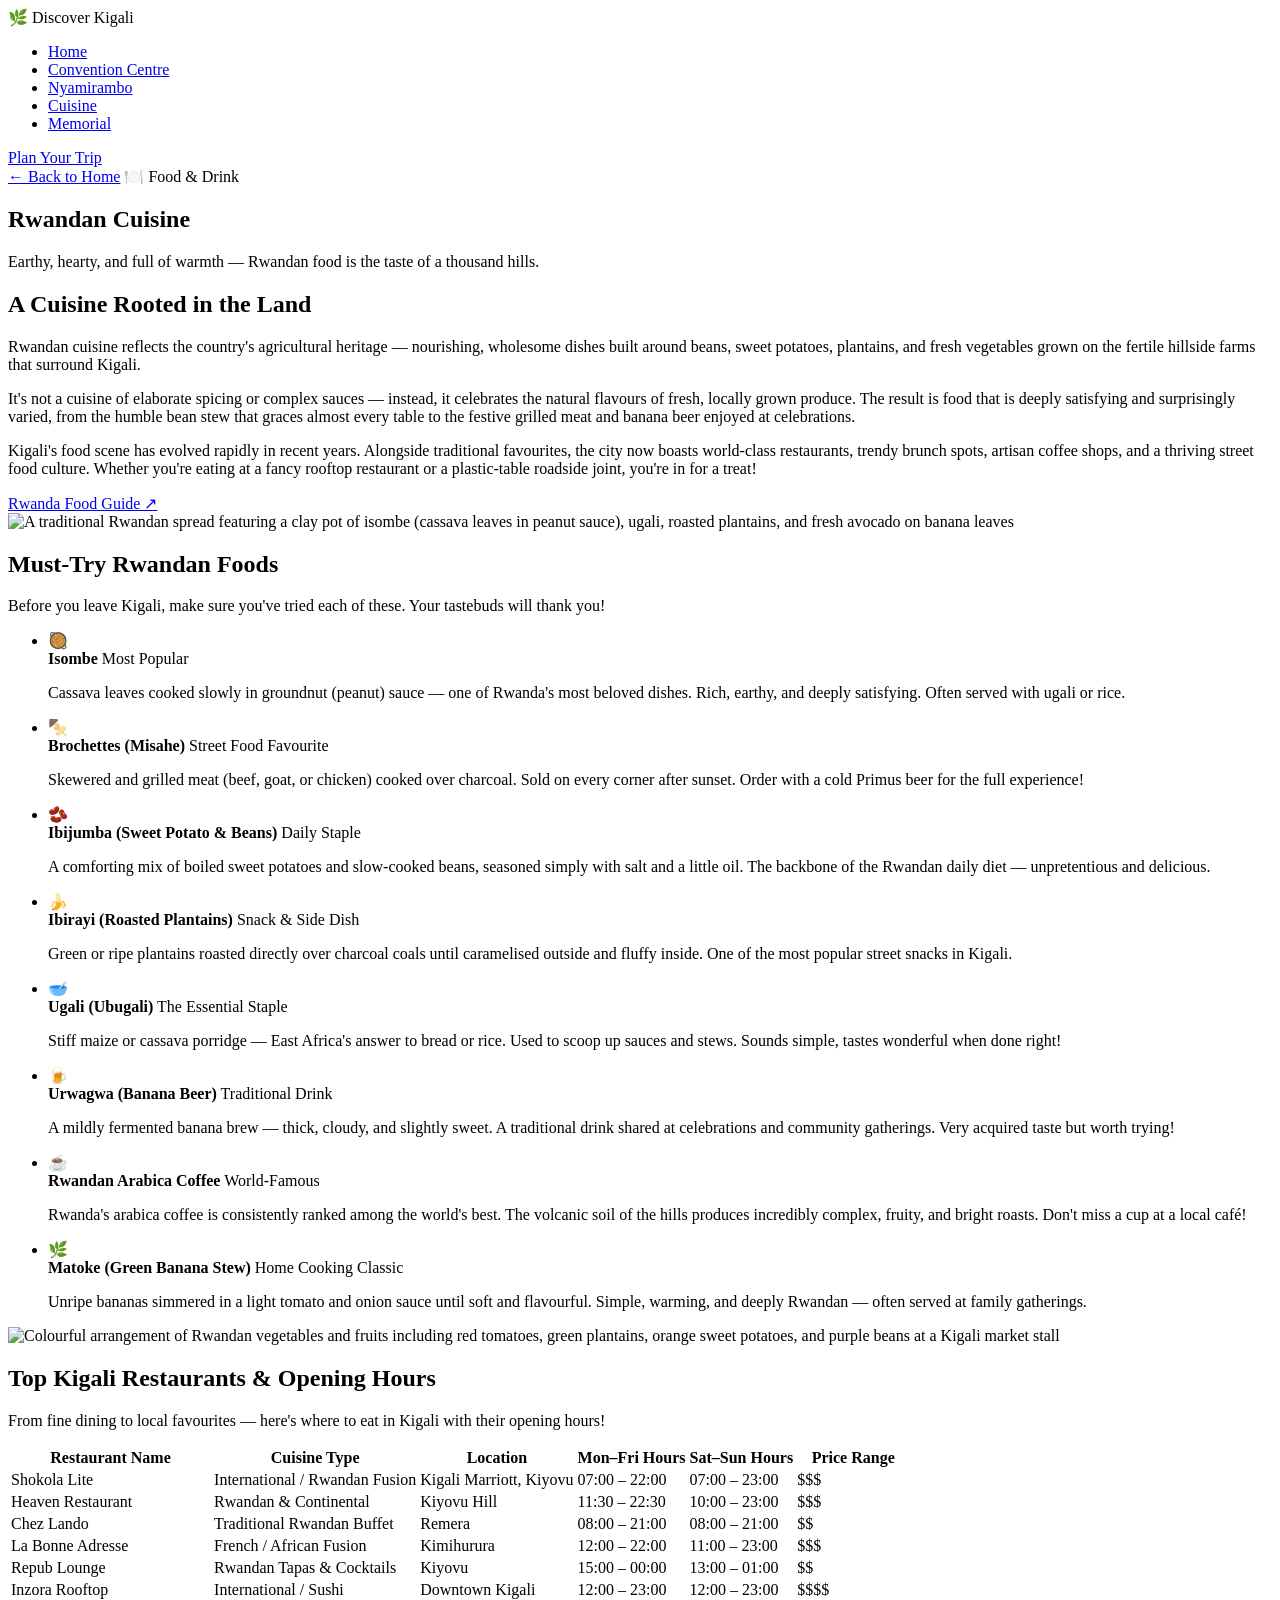
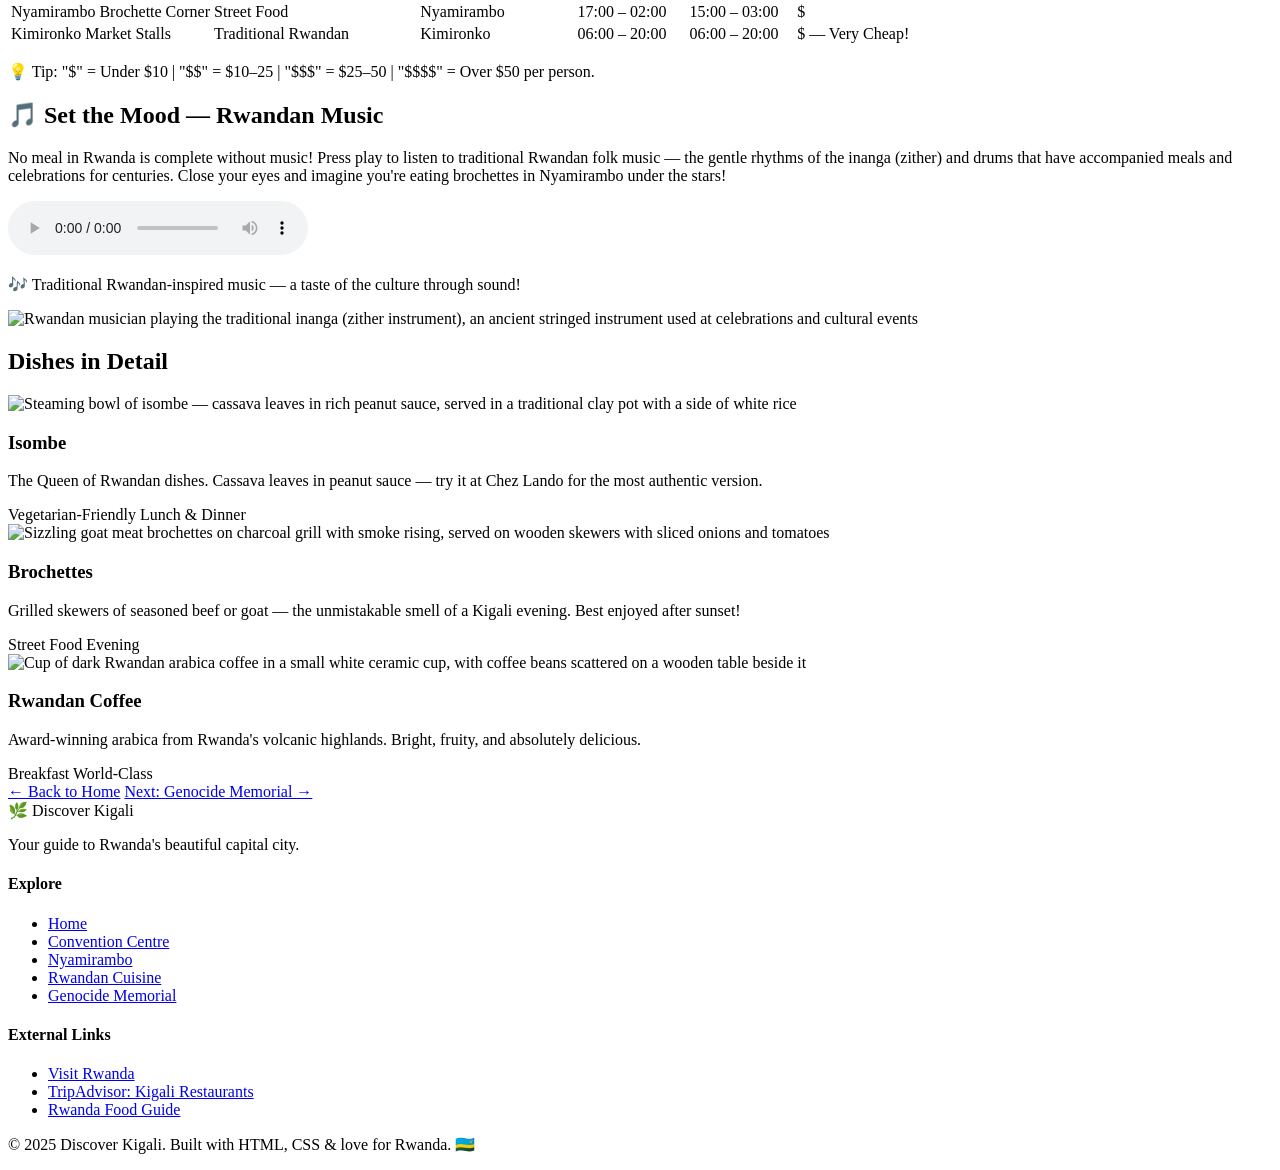
==== cuisine.html @ 4ef0b804 "Added Rwandan cuisine page (cuisine.html). The page includes a hero, intro, a must-try unordered lis" ====
<!DOCTYPE html>
<html lang="en">
<head>
  <!-- Meta tags — always at the top! -->
  <meta charset="UTF-8" />
  <meta name="viewport" content="width=device-width, initial-scale=1.0" />
  <title>Rwandan Cuisine — Discover Kigali</title>

  <!-- Same Google Font for site-wide consistency -->
  <link href="https://fonts.googleapis.com/css2?family=Outfit:wght@300;400;600;700;900&family=Playfair+Display:ital,wght@0,700;1,400&display=swap" rel="stylesheet" />

  <!-- Page-specific stylesheet for Cuisine -->
  <link rel="stylesheet" href="cuisine.css" />
</head>

<body>

  <!-- Global navbar — adding links so visitors can explore the full site! -->
  <header class="navbar">
    <div class="nav-brand">
      <span class="brand-icon">🌿</span>
      <span class="brand-name">Discover Kigali</span>
    </div>
    <nav>
      <ul class="nav-links">
        <!-- Internal link back to home — required! -->
        <li><a href="index.html">Home</a></li>
        <li><a href="kcc.html">Convention Centre</a></li>
        <li><a href="nyamirambo.html">Nyamirambo</a></li>
        <li><a href="cuisine.html" class="active">Cuisine</a></li>
        <li><a href="memorial.html">Memorial</a></li>
      </ul>
    </nav>
    <div class="nav-cta">
      <a href="index.html#contact" class="btn-nav">Plan Your Trip</a>
    </div>
  </header>

  <main>

    <!-- Hero — warm food vibes! -->
    <section class="page-hero">
      <div class="hero-overlay"></div>
      <div class="hero-content">
        <!-- Required internal link back to home! -->
        <a href="index.html" class="breadcrumb">← Back to Home</a>
        <span class="page-tag">🍽️ Food & Drink</span>
        <h1>Rwandan Cuisine</h1>
        <p>Earthy, hearty, and full of warmth — Rwandan food is the taste of a thousand hills.</p>
      </div>
    </section>

    <!-- ===== INTRO / ABOUT FOOD ===== -->
    <section class="intro-section">
      <div class="container">
        <div class="intro-grid">
          <div class="intro-text">
            <h2>A Cuisine Rooted in the Land</h2>
            <p>
              Rwandan cuisine reflects the country's agricultural heritage — nourishing, wholesome dishes built around beans, sweet potatoes, plantains, and fresh vegetables grown on the fertile hillside farms that surround Kigali.
            </p>
            <p>
              It's not a cuisine of elaborate spicing or complex sauces — instead, it celebrates the natural flavours of fresh, locally grown produce. The result is food that is deeply satisfying and surprisingly varied, from the humble bean stew that graces almost every table to the festive grilled meat and banana beer enjoyed at celebrations.
            </p>
            <p>
              Kigali's food scene has evolved rapidly in recent years. Alongside traditional favourites, the city now boasts world-class restaurants, trendy brunch spots, artisan coffee shops, and a thriving street food culture. Whether you're eating at a fancy rooftop restaurant or a plastic-table roadside joint, you're in for a treat!
            </p>
            <!-- External link to food guide -->
            <a href="https://www.visitrwanda.com/interests/food/" target="_blank" rel="noopener" class="btn-outline">Rwanda Food Guide ↗</a>
          </div>
          <div class="intro-imgs">
            <img
              src="https://picsum.photos/seed/rwandan-food1/500/380"
              alt="A traditional Rwandan spread featuring a clay pot of isombe (cassava leaves in peanut sauce), ugali, roasted plantains, and fresh avocado on banana leaves"
              class="img-main"
            />
          </div>
        </div>
      </div>
    </section>

    <!-- ===== MUST-TRY FOODS — UNORDERED LIST ===== -->
    <!-- Using <ul> because there's no ranking — all these foods are equally amazing! ✅ -->
    <section class="musttry-section">
      <div class="container">
        <h2 class="section-title">Must-Try Rwandan Foods</h2>
        <p class="section-sub">Before you leave Kigali, make sure you've tried each of these. Your tastebuds will thank you!</p>

        <!-- THE REQUIRED UNORDERED LIST! ✅ -->
        <div class="musttry-layout">
          <ul class="musttry-list">
            <li>
              <span class="food-emoji">🥘</span>
              <div class="food-info">
                <strong>Isombe</strong>
                <span class="food-tag">Most Popular</span>
                <p>Cassava leaves cooked slowly in groundnut (peanut) sauce — one of Rwanda's most beloved dishes. Rich, earthy, and deeply satisfying. Often served with ugali or rice.</p>
              </div>
            </li>
            <li>
              <span class="food-emoji">🍢</span>
              <div class="food-info">
                <strong>Brochettes (Misahe)</strong>
                <span class="food-tag">Street Food Favourite</span>
                <p>Skewered and grilled meat (beef, goat, or chicken) cooked over charcoal. Sold on every corner after sunset. Order with a cold Primus beer for the full experience!</p>
              </div>
            </li>
            <li>
              <span class="food-emoji">🫘</span>
              <div class="food-info">
                <strong>Ibijumba (Sweet Potato & Beans)</strong>
                <span class="food-tag">Daily Staple</span>
                <p>A comforting mix of boiled sweet potatoes and slow-cooked beans, seasoned simply with salt and a little oil. The backbone of the Rwandan daily diet — unpretentious and delicious.</p>
              </div>
            </li>
            <li>
              <span class="food-emoji">🍌</span>
              <div class="food-info">
                <strong>Ibirayi (Roasted Plantains)</strong>
                <span class="food-tag">Snack & Side Dish</span>
                <p>Green or ripe plantains roasted directly over charcoal coals until caramelised outside and fluffy inside. One of the most popular street snacks in Kigali.</p>
              </div>
            </li>
            <li>
              <span class="food-emoji">🥣</span>
              <div class="food-info">
                <strong>Ugali (Ubugali)</strong>
                <span class="food-tag">The Essential Staple</span>
                <p>Stiff maize or cassava porridge — East Africa's answer to bread or rice. Used to scoop up sauces and stews. Sounds simple, tastes wonderful when done right!</p>
              </div>
            </li>
            <li>
              <span class="food-emoji">🍺</span>
              <div class="food-info">
                <strong>Urwagwa (Banana Beer)</strong>
                <span class="food-tag">Traditional Drink</span>
                <p>A mildly fermented banana brew — thick, cloudy, and slightly sweet. A traditional drink shared at celebrations and community gatherings. Very acquired taste but worth trying!</p>
              </div>
            </li>
            <li>
              <span class="food-emoji">☕</span>
              <div class="food-info">
                <strong>Rwandan Arabica Coffee</strong>
                <span class="food-tag">World-Famous</span>
                <p>Rwanda's arabica coffee is consistently ranked among the world's best. The volcanic soil of the hills produces incredibly complex, fruity, and bright roasts. Don't miss a cup at a local café!</p>
              </div>
            </li>
            <li>
              <span class="food-emoji">🌿</span>
              <div class="food-info">
                <strong>Matoke (Green Banana Stew)</strong>
                <span class="food-tag">Home Cooking Classic</span>
                <p>Unripe bananas simmered in a light tomato and onion sauce until soft and flavourful. Simple, warming, and deeply Rwandan — often served at family gatherings.</p>
              </div>
            </li>
          </ul>

          <!-- Side image for visual balance -->
          <div class="musttry-img">
            <img
              src="https://picsum.photos/seed/rwandan-food2/380/520"
              alt="Colourful arrangement of Rwandan vegetables and fruits including red tomatoes, green plantains, orange sweet potatoes, and purple beans at a Kigali market stall"
            />
          </div>
        </div>
      </div>
    </section>

    <!-- ===== RESTAURANT TABLE ===== -->
    <!-- Using <table> to display restaurant info in a structured way! ✅ -->
    <section class="restaurant-section">
      <div class="container">
        <h2 class="section-title">Top Kigali Restaurants & Opening Hours</h2>
        <p class="section-sub">From fine dining to local favourites — here's where to eat in Kigali with their opening hours!</p>

        <div class="table-wrapper">
          <!-- Table with proper semantic structure using thead, tbody, th, td ✅ -->
          <table class="restaurant-table">
            <thead>
              <tr>
                <th>Restaurant Name</th>
                <th>Cuisine Type</th>
                <th>Location</th>
                <th>Mon–Fri Hours</th>
                <th>Sat–Sun Hours</th>
                <th>Price Range</th>
              </tr>
            </thead>
            <tbody>
              <tr>
                <td class="resto-name">Shokola Lite</td>
                <td>International / Rwandan Fusion</td>
                <td>Kigali Marriott, Kiyovu</td>
                <td>07:00 – 22:00</td>
                <td>07:00 – 23:00</td>
                <td>$$$</td>
              </tr>
              <tr>
                <td class="resto-name">Heaven Restaurant</td>
                <td>Rwandan & Continental</td>
                <td>Kiyovu Hill</td>
                <td>11:30 – 22:30</td>
                <td>10:00 – 23:00</td>
                <td>$$$</td>
              </tr>
              <tr>
                <td class="resto-name">Chez Lando</td>
                <td>Traditional Rwandan Buffet</td>
                <td>Remera</td>
                <td>08:00 – 21:00</td>
                <td>08:00 – 21:00</td>
                <td>$$</td>
              </tr>
              <tr>
                <td class="resto-name">La Bonne Adresse</td>
                <td>French / African Fusion</td>
                <td>Kimihurura</td>
                <td>12:00 – 22:00</td>
                <td>11:00 – 23:00</td>
                <td>$$$</td>
              </tr>
              <tr>
                <td class="resto-name">Repub Lounge</td>
                <td>Rwandan Tapas & Cocktails</td>
                <td>Kiyovu</td>
                <td>15:00 – 00:00</td>
                <td>13:00 – 01:00</td>
                <td>$$</td>
              </tr>
              <tr>
                <td class="resto-name">Inzora Rooftop</td>
                <td>International / Sushi</td>
                <td>Downtown Kigali</td>
                <td>12:00 – 23:00</td>
                <td>12:00 – 23:00</td>
                <td>$$$$</td>
              </tr>
              <tr>
                <td class="resto-name">Nyamirambo Brochette Corner</td>
                <td>Street Food</td>
                <td>Nyamirambo</td>
                <td>17:00 – 02:00</td>
                <td>15:00 – 03:00</td>
                <td>$</td>
              </tr>
              <tr class="highlight-row">
                <td class="resto-name">Kimironko Market Stalls</td>
                <td>Traditional Rwandan</td>
                <td>Kimironko</td>
                <td>06:00 – 20:00</td>
                <td>06:00 – 20:00</td>
                <td>$ — Very Cheap!</td>
              </tr>
            </tbody>
          </table>
        </div>
        <p class="table-note">💡 Tip: "$" = Under $10 | "$$" = $10–25 | "$$$" = $25–50 | "$$$$" = Over $50 per person.</p>
      </div>
    </section>

    <!-- ===== AUDIO SECTION ===== -->
    <!-- Using <audio> element — this is the required audio element! ✅ -->
    <section class="audio-section">
      <div class="container">
        <div class="audio-card">
          <div class="audio-text">
            <h2>🎵 Set the Mood — Rwandan Music</h2>
            <p>
              No meal in Rwanda is complete without music! Press play to listen to traditional Rwandan folk music —
              the gentle rhythms of the inanga (zither) and drums that have accompanied meals and celebrations for centuries.
              Close your eyes and imagine you're eating brochettes in Nyamirambo under the stars!
            </p>
            <!-- The required AUDIO element! ✅ controls attribute lets users play/pause -->
            <!-- Using a royalty-free audio file from a public source -->
            <audio controls class="audio-player">
              <source src="https://www.soundhelix.com/examples/mp3/SoundHelix-Song-1.mp3" type="audio/mpeg" />
              <!-- Fallback text if browser doesn't support audio — always good to have! -->
              Your browser does not support the audio element. Please try a different browser.
            </audio>
            <p class="audio-caption">🎶 Traditional Rwandan-inspired music — a taste of the culture through sound!</p>
          </div>
          <div class="audio-img">
            <img
              src="https://picsum.photos/seed/rwanda-music/400/300"
              alt="Rwandan musician playing the traditional inanga (zither instrument), an ancient stringed instrument used at celebrations and cultural events"
            />
          </div>
        </div>
      </div>
    </section>

    <!-- ===== FEATURED DISHES GRID ===== -->
    <section class="dishes-section">
      <div class="container">
        <h2 class="section-title">Dishes in Detail</h2>
        <!-- CSS Grid for a beautiful food card layout! -->
        <div class="dishes-grid">
          <div class="dish-card">
            <img
              src="https://picsum.photos/seed/dish-isombe/400/250"
              alt="Steaming bowl of isombe — cassava leaves in rich peanut sauce, served in a traditional clay pot with a side of white rice"
            />
            <div class="dish-info">
              <h3>Isombe</h3>
              <p>The Queen of Rwandan dishes. Cassava leaves in peanut sauce — try it at Chez Lando for the most authentic version.</p>
              <div class="dish-tags">
                <span>Vegetarian-Friendly</span>
                <span>Lunch & Dinner</span>
              </div>
            </div>
          </div>
          <div class="dish-card">
            <img
              src="https://picsum.photos/seed/dish-brochette/400/250"
              alt="Sizzling goat meat brochettes on charcoal grill with smoke rising, served on wooden skewers with sliced onions and tomatoes"
            />
            <div class="dish-info">
              <h3>Brochettes</h3>
              <p>Grilled skewers of seasoned beef or goat — the unmistakable smell of a Kigali evening. Best enjoyed after sunset!</p>
              <div class="dish-tags">
                <span>Street Food</span>
                <span>Evening</span>
              </div>
            </div>
          </div>
          <div class="dish-card">
            <img
              src="https://picsum.photos/seed/dish-coffee/400/250"
              alt="Cup of dark Rwandan arabica coffee in a small white ceramic cup, with coffee beans scattered on a wooden table beside it"
            />
            <div class="dish-info">
              <h3>Rwandan Coffee</h3>
              <p>Award-winning arabica from Rwanda's volcanic highlands. Bright, fruity, and absolutely delicious.</p>
              <div class="dish-tags">
                <span>Breakfast</span>
                <span>World-Class</span>
              </div>
            </div>
          </div>
        </div>
      </div>
    </section>

    <!-- Back navigation -->
    <div class="back-home-bar">
      <a href="index.html">← Back to Home</a>
      <a href="memorial.html">Next: Genocide Memorial →</a>
    </div>

  </main>

  <!-- Footer — same across all pages for consistency! -->
  <footer class="footer">
    <div class="container footer-inner">
      <div class="footer-brand">
        <span class="brand-icon">🌿</span>
        <span class="brand-name">Discover Kigali</span>
        <p>Your guide to Rwanda's beautiful capital city.</p>
      </div>
      <div class="footer-links">
        <h4>Explore</h4>
        <ul>
          <li><a href="index.html">Home</a></li>
          <li><a href="kcc.html">Convention Centre</a></li>
          <li><a href="nyamirambo.html">Nyamirambo</a></li>
          <li><a href="cuisine.html">Rwandan Cuisine</a></li>
          <li><a href="memorial.html">Genocide Memorial</a></li>
        </ul>
      </div>
      <div class="footer-links">
        <h4>External Links</h4>
        <ul>
          <li><a href="https://www.visitrwanda.com" target="_blank" rel="noopener">Visit Rwanda</a></li>
          <li><a href="https://www.tripadvisor.com/Restaurants-g304154-Kigali.html" target="_blank" rel="noopener">TripAdvisor: Kigali Restaurants</a></li>
          <li><a href="https://www.rwandafood.com" target="_blank" rel="noopener">Rwanda Food Guide</a></li>
        </ul>
      </div>
    </div>
    <div class="footer-bottom">
      <p>© 2025 Discover Kigali. Built with HTML, CSS & love for Rwanda. 🇷🇼</p>
    </div>
  </footer>

</body>
</html>
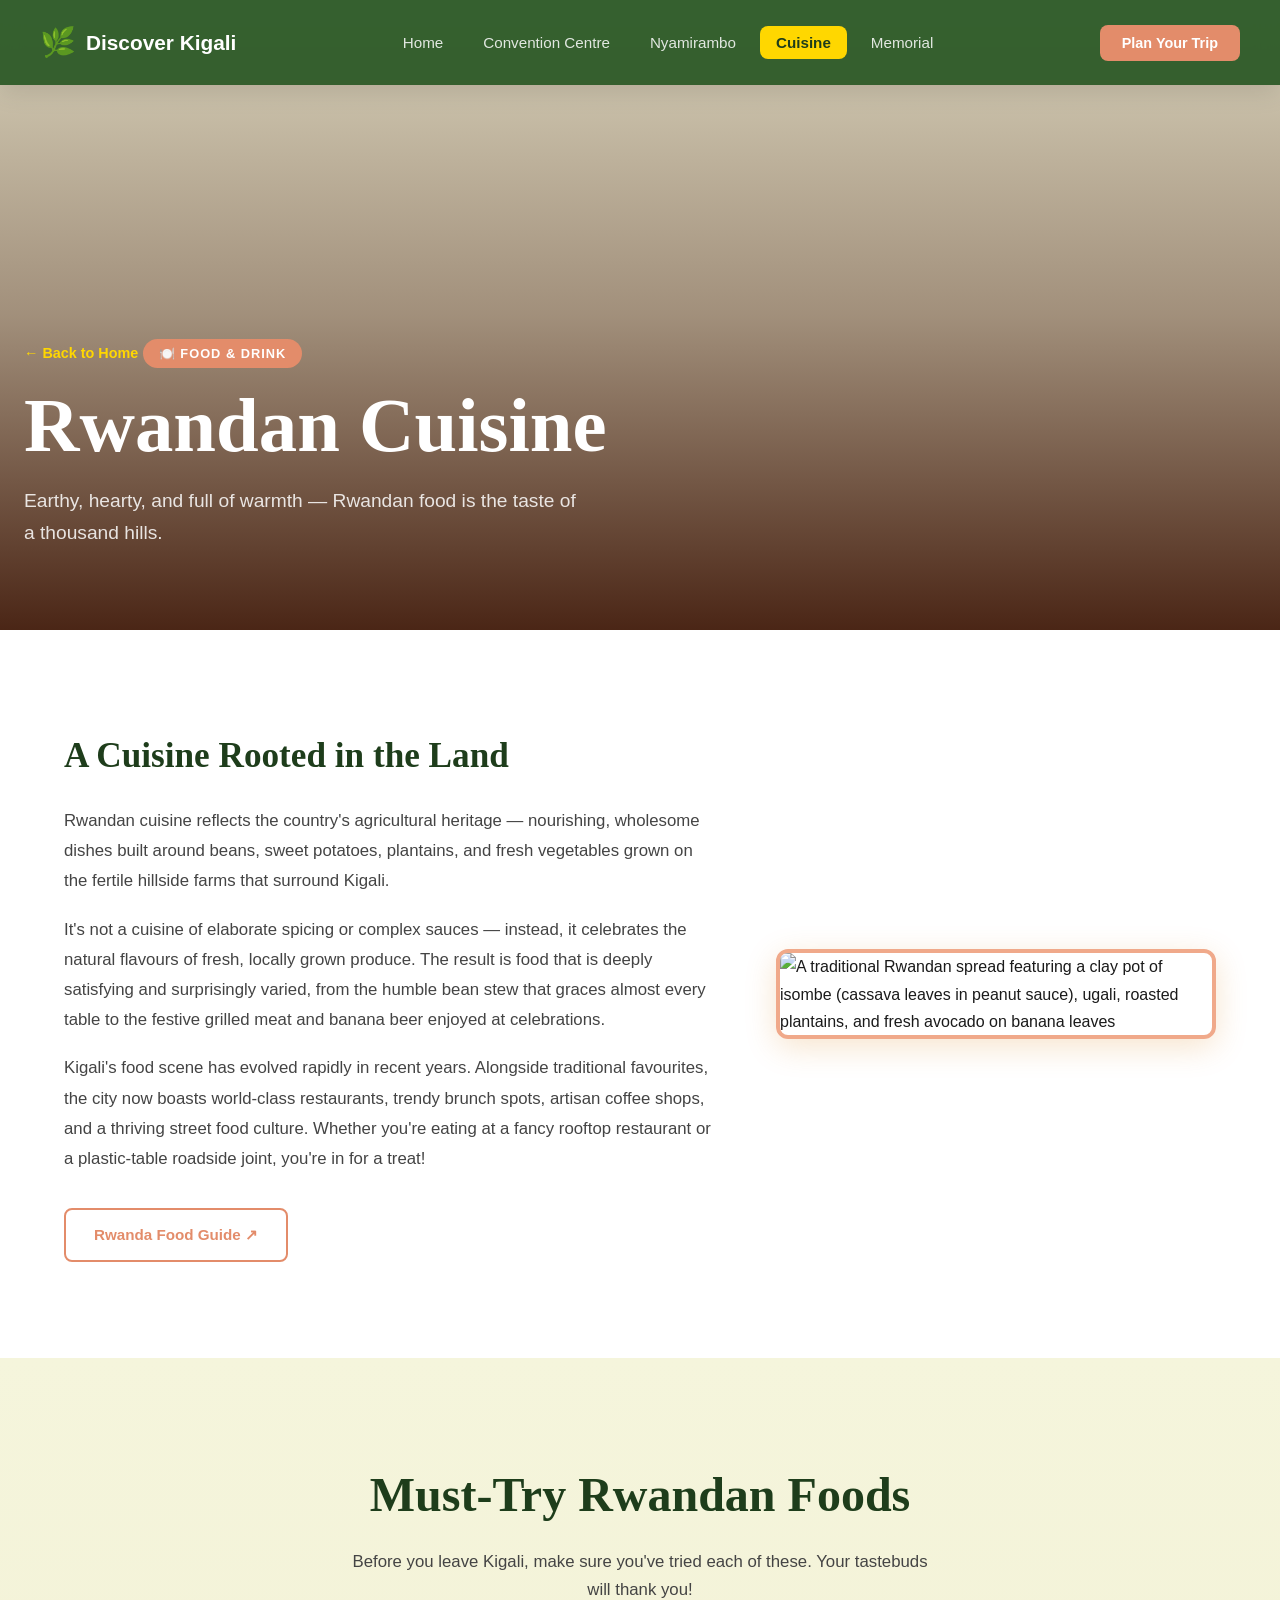
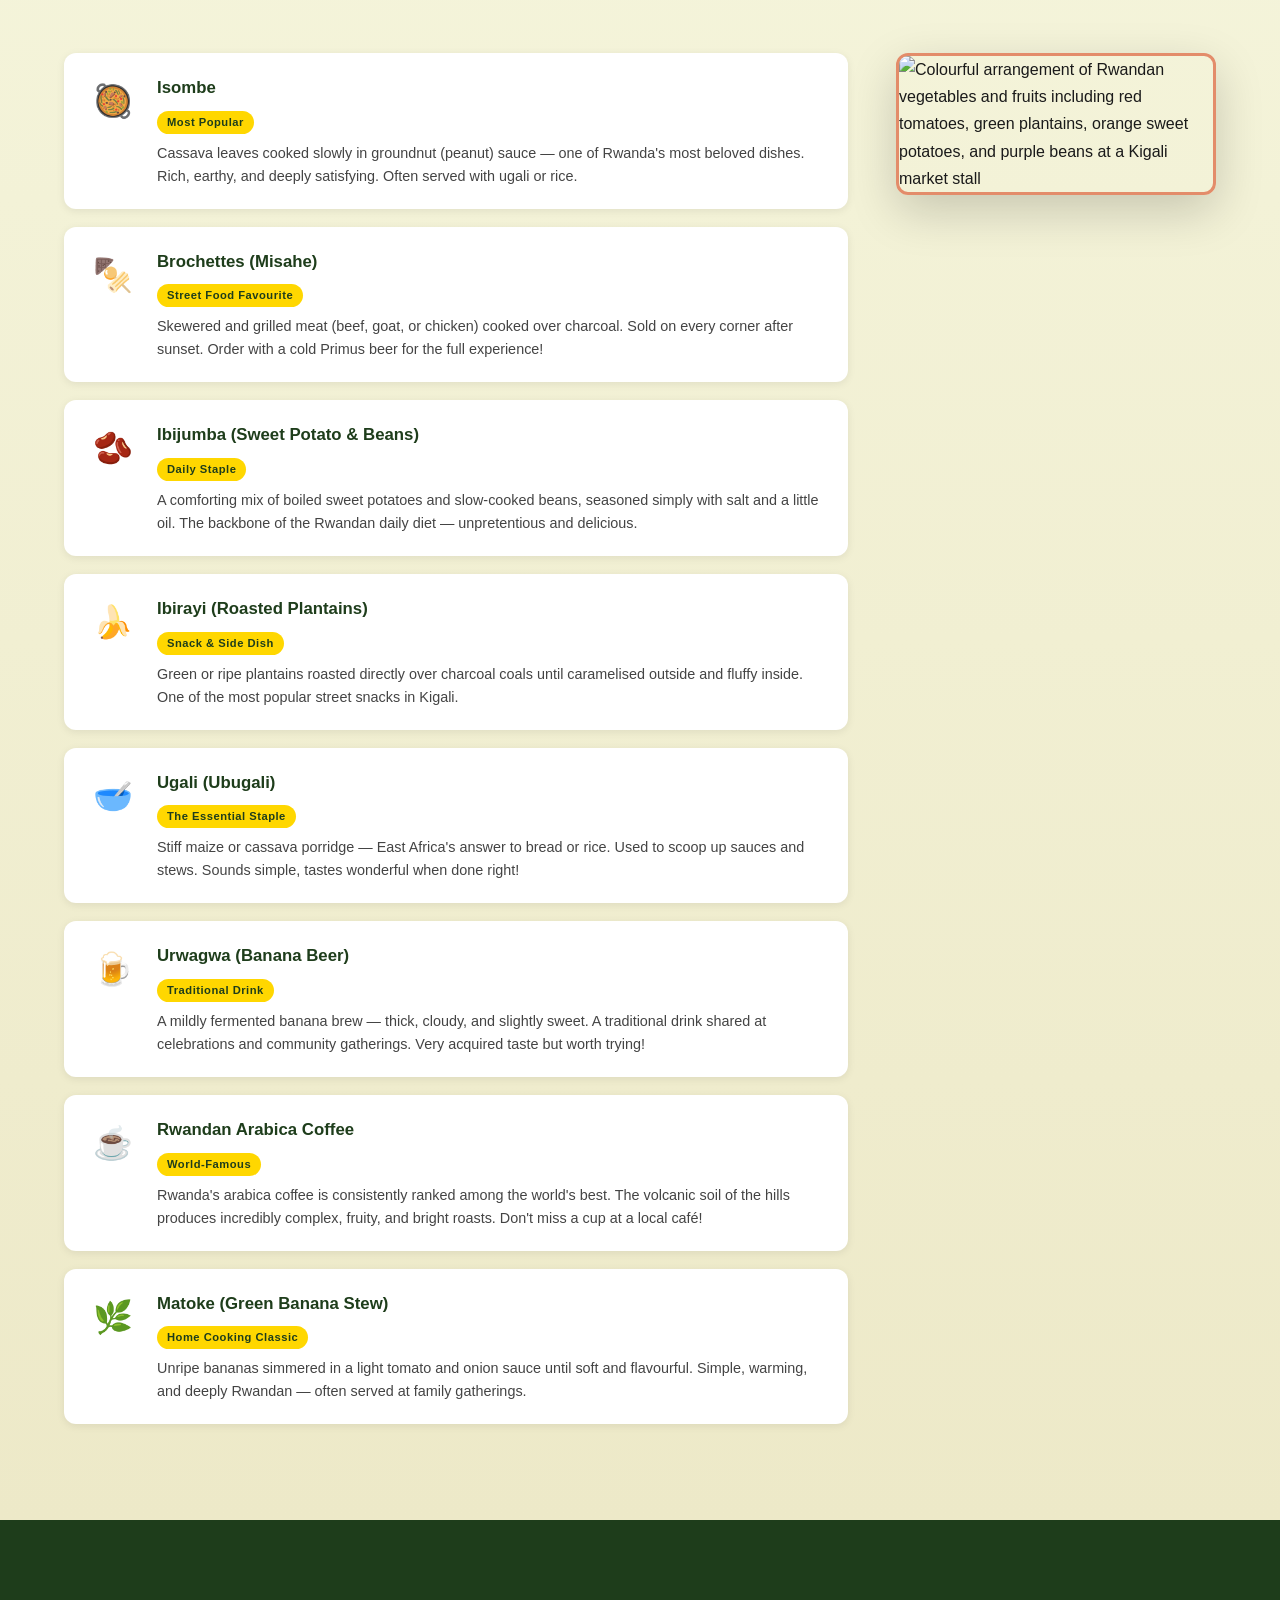
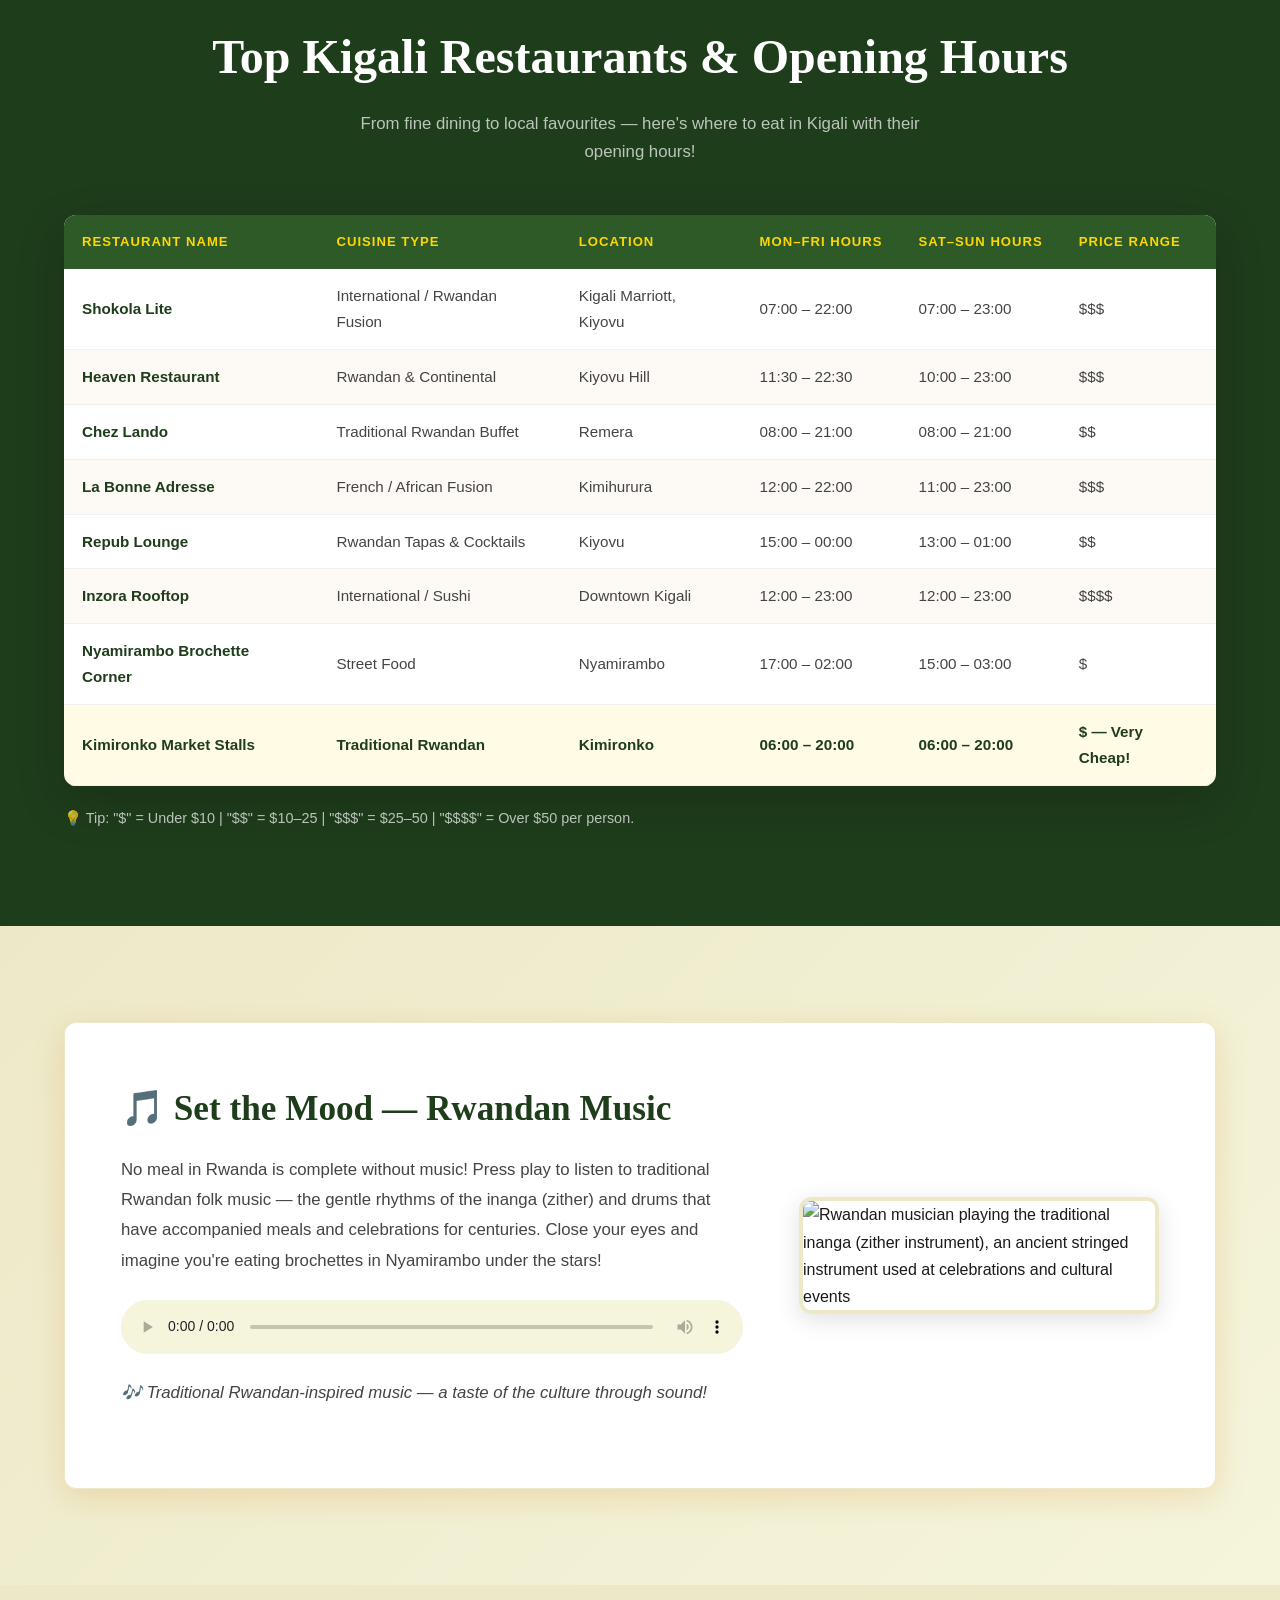
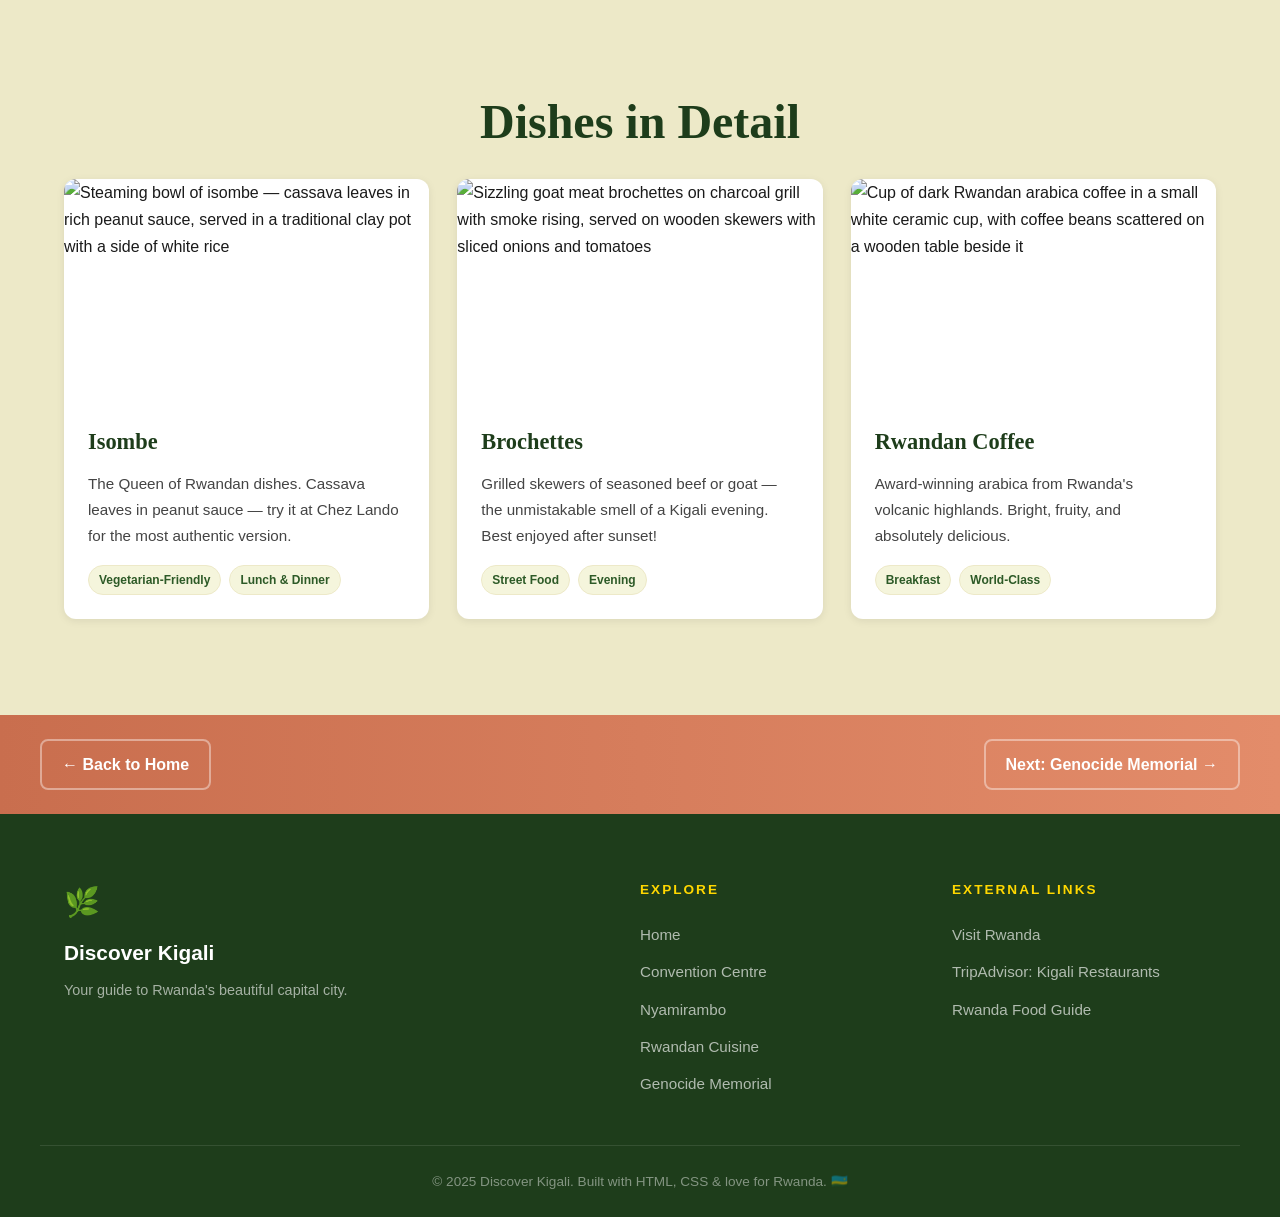
==== commit 9c60fb5d: "edited site theme, restructure pages & assets" ====
--- a/cuisine.html
+++ b/cuisine.html
@@ -70,7 +70,7 @@
           </div>
           <div class="intro-imgs">
             <img
-              src="https://picsum.photos/seed/rwandan-food1/500/380"
+              src="https://upload.wikimedia.org/wikipedia/commons/thumb/4/46/Isombe_-_Rwandan_dish.jpg/800px-Isombe_-_Rwandan_dish.jpg"
               alt="A traditional Rwandan spread featuring a clay pot of isombe (cassava leaves in peanut sauce), ugali, roasted plantains, and fresh avocado on banana leaves"
               class="img-main"
             />
@@ -158,7 +158,7 @@
           <!-- Side image for visual balance -->
           <div class="musttry-img">
             <img
-              src="https://picsum.photos/seed/rwandan-food2/380/520"
+              src="https://upload.wikimedia.org/wikipedia/commons/thumb/2/2f/Rwandan_market_vegetables.jpg/800px-Rwandan_market_vegetables.jpg"
               alt="Colourful arrangement of Rwandan vegetables and fruits including red tomatoes, green plantains, orange sweet potatoes, and purple beans at a Kigali market stall"
             />
           </div>
@@ -281,7 +281,7 @@
           </div>
           <div class="audio-img">
             <img
-              src="https://picsum.photos/seed/rwanda-music/400/300"
+              src="https://upload.wikimedia.org/wikipedia/commons/thumb/3/3e/Street_market_in_Kigali.jpg/800px-Street_market_in_Kigali.jpg"
               alt="Rwandan musician playing the traditional inanga (zither instrument), an ancient stringed instrument used at celebrations and cultural events"
             />
           </div>
@@ -297,7 +297,7 @@
         <div class="dishes-grid">
           <div class="dish-card">
             <img
-              src="https://picsum.photos/seed/dish-isombe/400/250"
+              src="https://upload.wikimedia.org/wikipedia/commons/thumb/4/46/Isombe_-_Rwandan_dish.jpg/800px-Isombe_-_Rwandan_dish.jpg"
               alt="Steaming bowl of isombe — cassava leaves in rich peanut sauce, served in a traditional clay pot with a side of white rice"
             />
             <div class="dish-info">
@@ -311,7 +311,7 @@
           </div>
           <div class="dish-card">
             <img
-              src="https://picsum.photos/seed/dish-brochette/400/250"
+              src="https://upload.wikimedia.org/wikipedia/commons/thumb/d/d6/Grilled_meat_brochettes.jpg/800px-Grilled_meat_brochettes.jpg"
               alt="Sizzling goat meat brochettes on charcoal grill with smoke rising, served on wooden skewers with sliced onions and tomatoes"
             />
             <div class="dish-info">
@@ -325,7 +325,7 @@
           </div>
           <div class="dish-card">
             <img
-              src="https://picsum.photos/seed/dish-coffee/400/250"
+              src="https://upload.wikimedia.org/wikipedia/commons/thumb/9/95/Rwandan_coffee_cups.jpg/800px-Rwandan_coffee_cups.jpg"
               alt="Cup of dark Rwandan arabica coffee in a small white ceramic cup, with coffee beans scattered on a wooden table beside it"
             />
             <div class="dish-info">
--- a/cuisine.css
+++ b/cuisine.css
@@ -0,0 +1,680 @@
+/*
+  =====================================================
+  cuisine.css — Rwandan Cuisine Page Styles
+  Project: Discover Kigali Tourism Website
+  =====================================================
+
+  Design Story:
+  Food is all about warmth, texture, and earthiness. For this
+  page, I leaned heavily into the terracotta and cream palette,
+  adding warm amber tones to make the food images really pop.
+  The restaurant table is designed to feel like a menu — clean,
+  readable, and inviting. The audio section gets a special card
+  treatment with a cosy feel, like listening to music in a
+  candlelit restaurant. 🕯️
+  — Junior Dev 🍽️
+*/
+
+/* ===== CSS VARIABLES ===== */
+:root {
+  --green: #2D5A27;
+  --green-light: #3d7a34;
+  --green-dark: #1e3d1b;
+  --terracotta: #E38C6A;
+  --terracotta-light: #f0a98a;
+  --terracotta-dark: #c96e4e;
+  --cream: #F5F5DC;
+  --cream-dark: #ede9c8;
+  --amber: #D97706;
+  --gold: #FFD700;
+  --gold-dark: #e6c200;
+  --text-dark: #1a1a1a;
+  --text-medium: #444;
+  --text-light: #777;
+  --white: #ffffff;
+  --shadow-sm: 0 2px 8px rgba(0,0,0,0.08);
+  --shadow-md: 0 6px 24px rgba(0,0,0,0.12);
+  --shadow-lg: 0 16px 48px rgba(0,0,0,0.18);
+  --shadow-warm: 0 8px 32px rgba(217, 119, 6, 0.2);
+  --radius: 12px;
+  --radius-sm: 8px;
+  --transition: all 0.3s ease;
+}
+
+/* ===== RESET ===== */
+*, *::before, *::after {
+  margin: 0;
+  padding: 0;
+  box-sizing: border-box;
+}
+
+html { scroll-behavior: smooth; }
+
+body {
+  font-family: 'Outfit', sans-serif;
+  background-color: var(--cream);
+  color: var(--text-dark);
+  line-height: 1.7;
+  overflow-x: hidden;
+}
+
+.container {
+  max-width: 1200px;
+  margin: 0 auto;
+  padding: 0 24px;
+}
+
+.section-title {
+  font-family: 'Playfair Display', serif;
+  font-size: clamp(2rem, 4vw, 3rem);
+  color: var(--green-dark);
+  text-align: center;
+  margin-bottom: 12px;
+}
+
+.section-sub {
+  text-align: center;
+  color: var(--text-medium);
+  font-size: 1.05rem;
+  max-width: 600px;
+  margin: 0 auto 48px;
+}
+
+/* ===== NAVBAR ===== */
+.navbar {
+  position: fixed;
+  top: 0;
+  left: 0;
+  right: 0;
+  z-index: 1000;
+  display: flex;
+  align-items: center;
+  justify-content: space-between;
+  padding: 18px 40px;
+  background-color: rgba(45, 90, 39, 0.95);
+  backdrop-filter: blur(10px);
+  box-shadow: var(--shadow-md);
+}
+
+.nav-brand { display: flex; align-items: center; gap: 10px; }
+.brand-icon { font-size: 1.8rem; }
+.brand-name { font-size: 1.3rem; font-weight: 700; color: var(--white); }
+
+.nav-links {
+  display: flex;
+  list-style: none;
+  gap: 8px;
+}
+
+.nav-links li a {
+  color: rgba(255,255,255,0.85);
+  text-decoration: none;
+  padding: 8px 16px;
+  border-radius: var(--radius-sm);
+  font-weight: 500;
+  font-size: 0.95rem;
+  transition: var(--transition);
+}
+
+/* Required yellow hover effect! ✅ */
+.nav-links li a:hover,
+.nav-links li a.active {
+  background-color: var(--gold);
+  color: var(--green-dark);
+  font-weight: 700;
+}
+
+.btn-nav {
+  background-color: var(--terracotta);
+  color: var(--white);
+  padding: 10px 22px;
+  border-radius: var(--radius-sm);
+  text-decoration: none;
+  font-weight: 600;
+  font-size: 0.9rem;
+  transition: var(--transition);
+}
+
+.btn-nav:hover { background-color: var(--gold); color: var(--green-dark); }
+
+/* ===== PAGE HERO — Warm food vibes! ===== */
+.page-hero {
+  min-height: 70vh;
+  position: relative;
+  background-image: url('https://picsum.photos/seed/cuisine-hero/1400/800');
+  background-size: cover;
+  background-position: center 50%;
+  display: flex;
+  align-items: flex-end;
+  padding: 0 24px 80px;
+  padding-top: 100px;
+}
+
+.hero-overlay {
+  position: absolute;
+  inset: 0;
+  background: linear-gradient(
+    to top,
+    rgba(60, 20, 5, 0.92) 0%,
+    rgba(60, 20, 5, 0.45) 50%,
+    rgba(60, 20, 5, 0.15) 100%
+  );
+}
+
+.hero-content {
+  position: relative;
+  z-index: 1;
+  max-width: 800px;
+}
+
+.breadcrumb {
+  display: inline-block;
+  color: var(--gold);
+  text-decoration: none;
+  font-size: 0.9rem;
+  font-weight: 600;
+  margin-bottom: 16px;
+  transition: var(--transition);
+}
+
+.breadcrumb:hover { color: var(--white); }
+
+.page-tag {
+  display: inline-block;
+  background: var(--terracotta);
+  color: var(--white);
+  font-size: 0.8rem;
+  font-weight: 700;
+  padding: 4px 16px;
+  border-radius: 50px;
+  letter-spacing: 1px;
+  text-transform: uppercase;
+  margin-bottom: 16px;
+}
+
+.hero-content h1 {
+  font-family: 'Playfair Display', serif;
+  font-size: clamp(3rem, 6vw, 5rem);
+  color: var(--white);
+  line-height: 1.1;
+  margin-bottom: 16px;
+}
+
+.hero-content p {
+  font-size: 1.2rem;
+  color: rgba(255,255,255,0.85);
+  max-width: 560px;
+}
+
+/* ===== INTRO SECTION ===== */
+.intro-section {
+  padding: 96px 24px;
+  background-color: var(--white);
+}
+
+.intro-grid {
+  display: flex;
+  gap: 64px;
+  align-items: center;
+}
+
+.intro-text { flex: 1; }
+
+.intro-text h2 {
+  font-family: 'Playfair Display', serif;
+  font-size: 2.2rem;
+  color: var(--green-dark);
+  margin-bottom: 20px;
+}
+
+.intro-text p {
+  color: var(--text-medium);
+  font-size: 1.05rem;
+  margin-bottom: 18px;
+  line-height: 1.8;
+}
+
+.btn-outline {
+  display: inline-block;
+  border: 2px solid var(--terracotta);
+  color: var(--terracotta);
+  padding: 12px 28px;
+  border-radius: var(--radius-sm);
+  text-decoration: none;
+  font-weight: 600;
+  font-size: 0.95rem;
+  margin-top: 16px;
+  transition: var(--transition);
+}
+
+.btn-outline:hover { background: var(--terracotta); color: var(--white); }
+
+.intro-imgs { flex: 0 0 440px; }
+
+/* Image styling with border and shadow ✅ */
+.img-main {
+  width: 100%;
+  height: 380px;
+  object-fit: cover;
+  border-radius: var(--radius);
+  box-shadow: var(--shadow-warm);
+  border: 4px solid var(--terracotta-light);
+}
+
+/* ===== MUST-TRY SECTION WITH UNORDERED LIST ===== */
+.musttry-section {
+  padding: 96px 24px;
+  background: linear-gradient(180deg, var(--cream) 0%, var(--cream-dark) 100%);
+}
+
+.musttry-layout {
+  display: flex;
+  gap: 48px;
+  align-items: flex-start;
+}
+
+/* Styled unordered list — looks like a menu! ✅ */
+.musttry-list {
+  flex: 1;
+  list-style: none;
+  display: flex;
+  flex-direction: column;
+  gap: 18px;
+}
+
+.musttry-list li {
+  display: flex;
+  gap: 20px;
+  align-items: flex-start;
+  background: var(--white);
+  padding: 20px 24px;
+  border-radius: var(--radius);
+  box-shadow: var(--shadow-sm);
+  transition: var(--transition);
+  border: 1px solid transparent;
+}
+
+.musttry-list li:hover {
+  border-color: var(--terracotta);
+  box-shadow: var(--shadow-warm);
+  transform: translateX(4px);
+}
+
+.food-emoji {
+  font-size: 2rem;
+  flex-shrink: 0;
+  width: 48px;
+  text-align: center;
+}
+
+.food-info {
+  flex: 1;
+}
+
+.food-info strong {
+  display: block;
+  font-size: 1.05rem;
+  color: var(--green-dark);
+  margin-bottom: 4px;
+}
+
+.food-tag {
+  display: inline-block;
+  background: var(--gold);
+  color: var(--green-dark);
+  font-size: 0.7rem;
+  font-weight: 700;
+  padding: 2px 10px;
+  border-radius: 50px;
+  letter-spacing: 0.5px;
+  margin-bottom: 8px;
+}
+
+.food-info p {
+  font-size: 0.9rem;
+  color: var(--text-medium);
+  line-height: 1.6;
+}
+
+/* Side image */
+.musttry-img {
+  flex: 0 0 320px;
+  position: sticky;
+  top: 100px;
+}
+
+.musttry-img img {
+  width: 100%;
+  height: 600px;
+  object-fit: cover;
+  border-radius: var(--radius);
+  box-shadow: var(--shadow-lg);
+  border: 3px solid var(--terracotta);
+}
+
+/* ===== RESTAURANT TABLE SECTION ===== */
+.restaurant-section {
+  padding: 96px 24px;
+  background-color: var(--green-dark);
+}
+
+.restaurant-section .section-title {
+  color: var(--white);
+}
+
+.restaurant-section .section-sub {
+  color: rgba(255,255,255,0.7);
+}
+
+.table-wrapper {
+  overflow-x: auto;
+  border-radius: var(--radius);
+  box-shadow: var(--shadow-lg);
+  margin-bottom: 20px;
+}
+
+/* Restaurant table styling — making it look like a real menu board! ✅ */
+.restaurant-table {
+  width: 100%;
+  border-collapse: collapse;
+  background: var(--white);
+  font-size: 0.95rem;
+}
+
+.restaurant-table thead tr {
+  background: var(--green);
+}
+
+.restaurant-table thead th {
+  padding: 16px 18px;
+  text-align: left;
+  font-size: 0.82rem;
+  font-weight: 700;
+  letter-spacing: 1px;
+  text-transform: uppercase;
+  color: var(--gold);
+  white-space: nowrap;
+}
+
+.restaurant-table tbody tr {
+  border-bottom: 1px solid #f0f0f0;
+  transition: var(--transition);
+}
+
+.restaurant-table tbody tr:nth-child(even) {
+  background: #fdf9f5;
+}
+
+.restaurant-table tbody tr:hover {
+  background: rgba(227, 140, 106, 0.12);
+}
+
+.restaurant-table tbody td {
+  padding: 14px 18px;
+  color: var(--text-medium);
+}
+
+/* Restaurant name column gets special styling */
+.resto-name {
+  font-weight: 700 !important;
+  color: var(--green-dark) !important;
+}
+
+/* Highlight row for the cheap local option! */
+.highlight-row {
+  background: rgba(255, 215, 0, 0.1) !important;
+}
+
+.highlight-row td {
+  color: var(--green-dark) !important;
+  font-weight: 600;
+}
+
+.table-note {
+  color: rgba(255,255,255,0.7);
+  font-size: 0.9rem;
+}
+
+/* ===== AUDIO SECTION ===== */
+/* Cosy card feel — like a candlelit dinner with music! */
+.audio-section {
+  padding: 96px 24px;
+  background: linear-gradient(135deg, var(--cream-dark) 0%, var(--cream) 100%);
+}
+
+.audio-card {
+  display: flex;
+  gap: 56px;
+  align-items: center;
+  background: var(--white);
+  border-radius: var(--radius);
+  padding: 56px;
+  box-shadow: var(--shadow-warm);
+  border: 1px solid var(--cream-dark);
+}
+
+.audio-text {
+  flex: 1;
+}
+
+.audio-text h2 {
+  font-family: 'Playfair Display', serif;
+  font-size: 2.2rem;
+  color: var(--green-dark);
+  margin-bottom: 16px;
+}
+
+.audio-text p {
+  color: var(--text-medium);
+  font-size: 1.05rem;
+  line-height: 1.8;
+  margin-bottom: 24px;
+}
+
+/* Styling the actual audio player element — browsers all look different, this helps! ✅ */
+.audio-player {
+  width: 100%;
+  border-radius: var(--radius-sm);
+  accent-color: var(--green); /* Changes the play button colour! */
+  margin-bottom: 16px;
+  outline: none;
+}
+
+/* Making the default audio controls look better with this wrapper trick */
+.audio-player::-webkit-media-controls-panel {
+  background-color: var(--cream);
+}
+
+.audio-caption {
+  font-size: 0.88rem;
+  color: var(--text-light);
+  font-style: italic;
+}
+
+.audio-img {
+  flex: 0 0 360px;
+}
+
+/* Image styling ✅ */
+.audio-img img {
+  width: 100%;
+  height: 280px;
+  object-fit: cover;
+  border-radius: var(--radius);
+  box-shadow: var(--shadow-md);
+  border: 4px solid var(--cream-dark);
+}
+
+/* ===== DISHES GRID ===== */
+.dishes-section {
+  padding: 96px 24px;
+  background-color: var(--cream-dark);
+}
+
+/* 3-column grid for dish cards */
+.dishes-grid {
+  display: grid;
+  grid-template-columns: repeat(3, 1fr);
+  gap: 28px;
+  margin-top: 16px;
+}
+
+.dish-card {
+  background: var(--white);
+  border-radius: var(--radius);
+  overflow: hidden;
+  box-shadow: var(--shadow-sm);
+  transition: var(--transition);
+}
+
+.dish-card:hover {
+  transform: translateY(-8px);
+  box-shadow: var(--shadow-warm);
+}
+
+.dish-card img {
+  width: 100%;
+  height: 220px;
+  object-fit: cover;
+  display: block;
+  transition: transform 0.4s ease;
+}
+
+.dish-card:hover img { transform: scale(1.05); }
+
+.dish-info {
+  padding: 24px;
+}
+
+.dish-info h3 {
+  font-family: 'Playfair Display', serif;
+  font-size: 1.4rem;
+  color: var(--green-dark);
+  margin-bottom: 10px;
+}
+
+.dish-info p {
+  color: var(--text-medium);
+  font-size: 0.95rem;
+  margin-bottom: 16px;
+}
+
+.dish-tags {
+  display: flex;
+  gap: 8px;
+  flex-wrap: wrap;
+}
+
+.dish-tags span {
+  background: var(--cream);
+  color: var(--green);
+  font-size: 0.75rem;
+  font-weight: 600;
+  padding: 4px 10px;
+  border-radius: 50px;
+  border: 1px solid var(--cream-dark);
+}
+
+/* ===== BACK HOME BAR ===== */
+.back-home-bar {
+  display: flex;
+  justify-content: space-between;
+  align-items: center;
+  padding: 24px 40px;
+  background: linear-gradient(to right, var(--terracotta-dark), var(--terracotta));
+}
+
+.back-home-bar a {
+  color: var(--white);
+  text-decoration: none;
+  font-weight: 700;
+  font-size: 1rem;
+  padding: 10px 20px;
+  border-radius: var(--radius-sm);
+  border: 2px solid rgba(255,255,255,0.4);
+  transition: var(--transition);
+}
+
+.back-home-bar a:hover {
+  background-color: var(--gold);
+  color: var(--green-dark);
+  border-color: var(--gold);
+}
+
+/* ===== FOOTER ===== */
+.footer {
+  background-color: var(--green-dark);
+  padding: 64px 40px 0;
+}
+
+.footer-inner {
+  display: grid;
+  grid-template-columns: 2fr 1fr 1fr;
+  gap: 48px;
+  padding-bottom: 48px;
+  border-bottom: 1px solid rgba(255,255,255,0.1);
+}
+
+.footer-brand .brand-name {
+  display: block;
+  font-size: 1.3rem;
+  font-weight: 700;
+  color: var(--white);
+  margin: 8px 0;
+}
+
+.footer-brand p { color: rgba(255,255,255,0.6); font-size: 0.9rem; }
+
+.footer-links h4 {
+  color: var(--gold);
+  font-size: 0.85rem;
+  font-weight: 700;
+  letter-spacing: 2px;
+  text-transform: uppercase;
+  margin-bottom: 20px;
+}
+
+.footer-links ul {
+  list-style: none;
+  display: flex;
+  flex-direction: column;
+  gap: 10px;
+}
+
+.footer-links ul a {
+  color: rgba(255,255,255,0.65);
+  text-decoration: none;
+  font-size: 0.95rem;
+  transition: var(--transition);
+}
+
+.footer-links ul a:hover { color: var(--gold); }
+
+.footer-bottom {
+  text-align: center;
+  padding: 24px;
+  color: rgba(255,255,255,0.45);
+  font-size: 0.85rem;
+}
+
+/* ===== RESPONSIVE ===== */
+@media (max-width: 900px) {
+  .navbar { padding: 16px 24px; }
+  .nav-links { display: none; }
+  .intro-grid, .musttry-layout, .audio-card {
+    flex-direction: column;
+    gap: 40px;
+  }
+  .intro-imgs, .musttry-img, .audio-img { flex: none; width: 100%; }
+  .musttry-img { position: static; }
+  .musttry-img img { height: 300px; }
+  .audio-img img { height: 220px; }
+  .audio-card { padding: 40px 24px; }
+  .dishes-grid { grid-template-columns: 1fr 1fr; }
+  .footer-inner { grid-template-columns: 1fr; gap: 32px; }
+}
+
+@media (max-width: 600px) {
+  .dishes-grid { grid-template-columns: 1fr; }
+  .back-home-bar { flex-direction: column; gap: 12px; }
+}
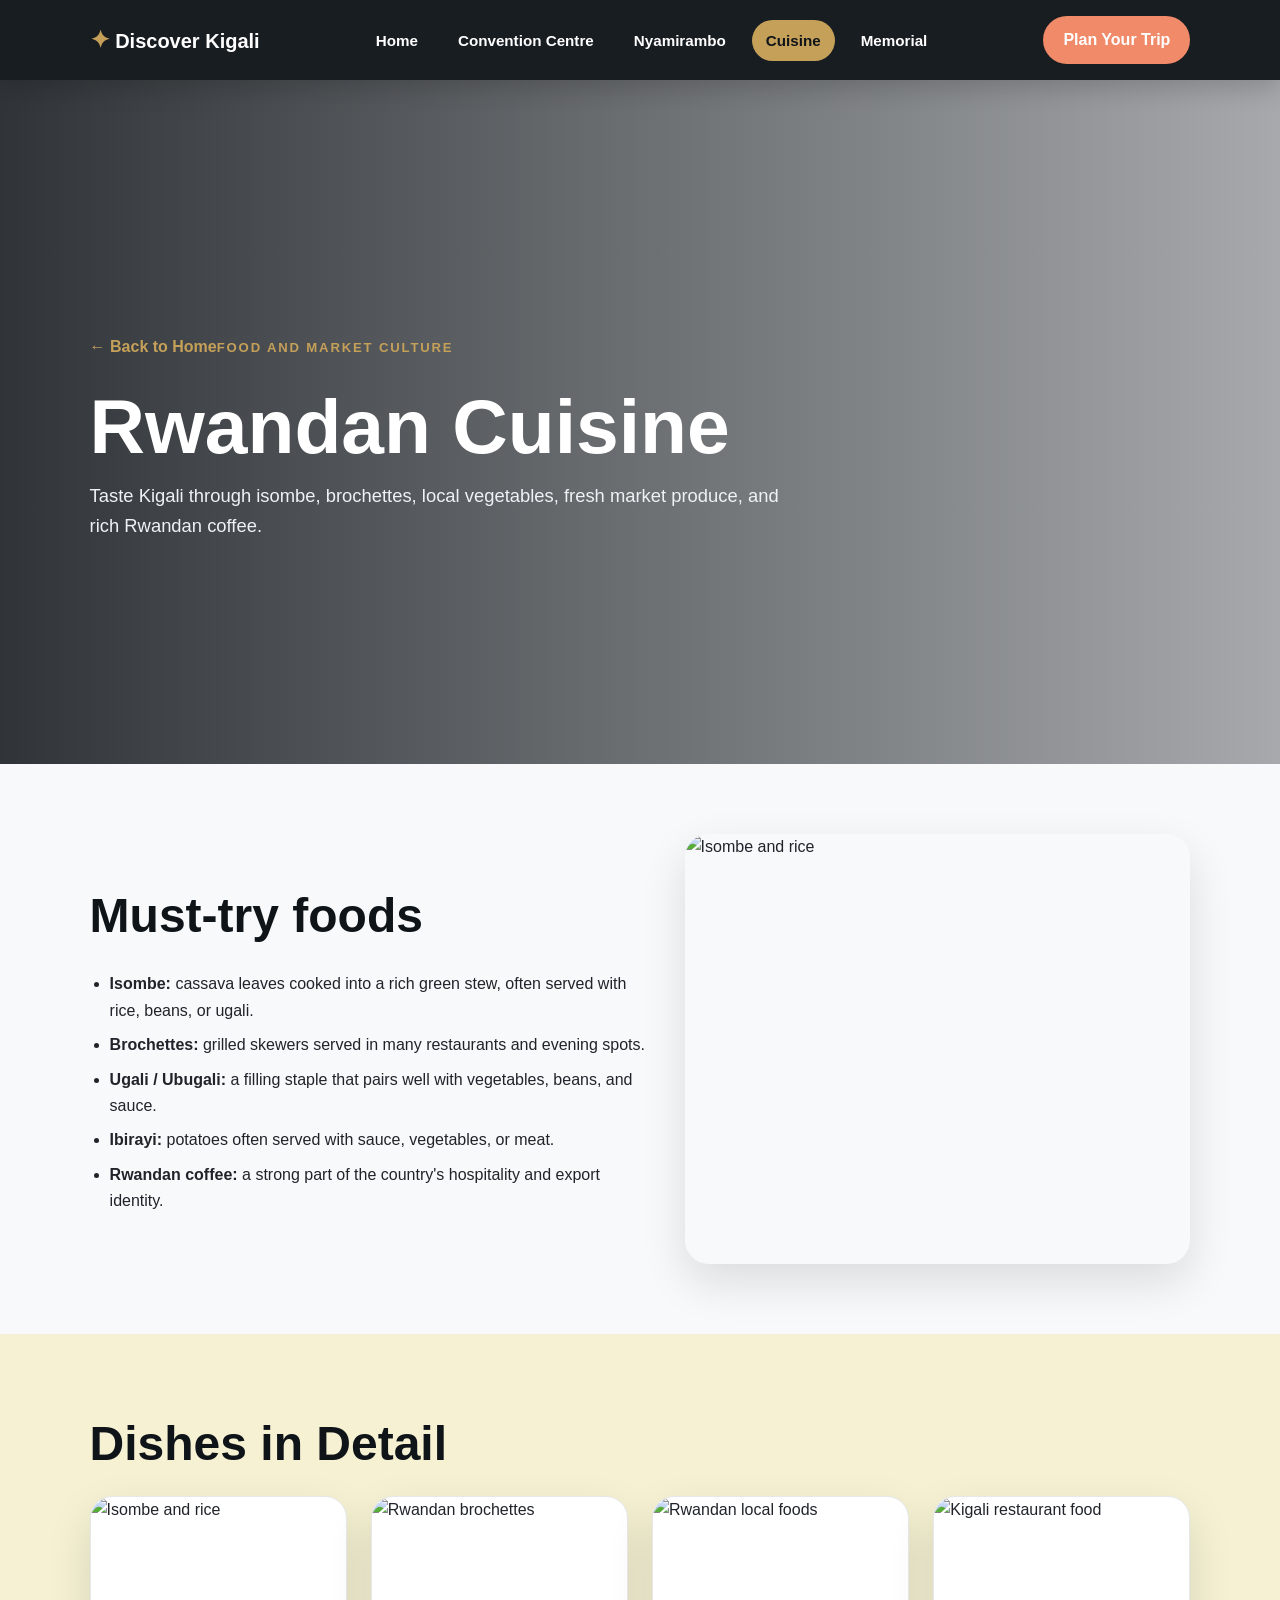
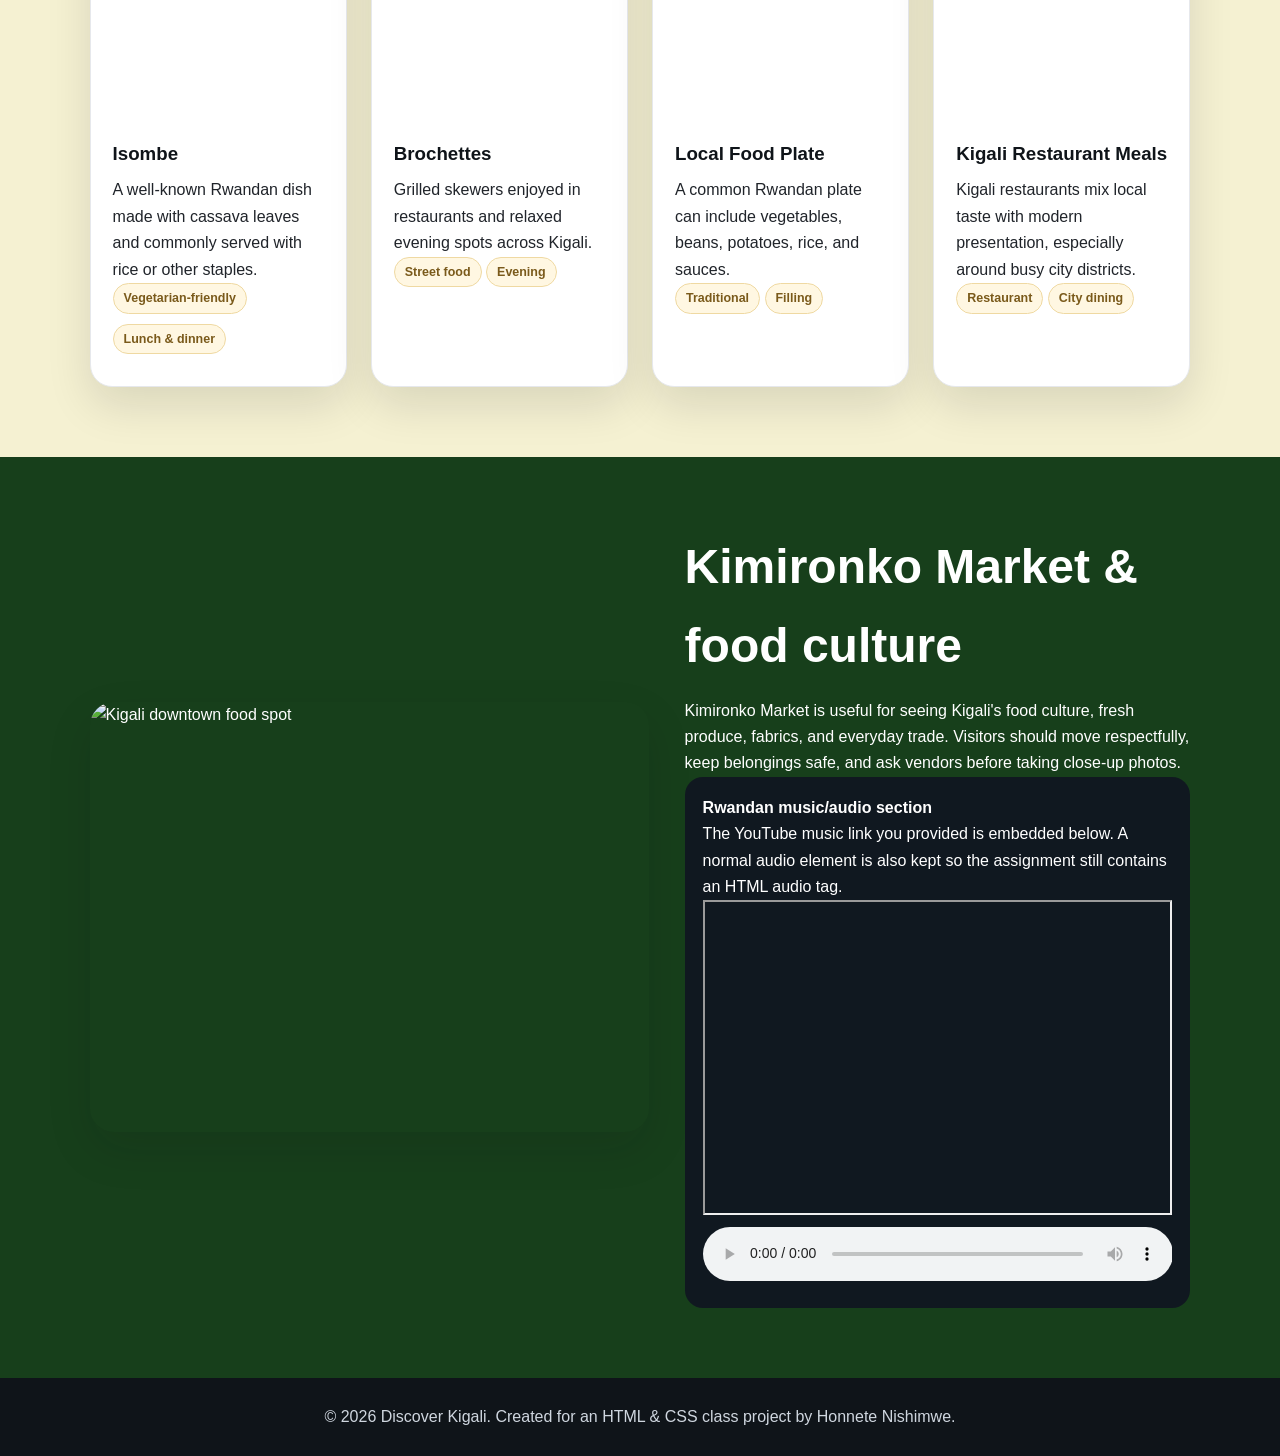
==== commit 68594ed9: "edit Cuisine page and update styles" ====
--- a/cuisine.html
+++ b/cuisine.html
@@ -1,385 +1,25 @@
 <!DOCTYPE html>
 <html lang="en">
 <head>
-  <!-- Meta tags — always at the top! -->
-  <meta charset="UTF-8" />
-  <meta name="viewport" content="width=device-width, initial-scale=1.0" />
-  <title>Rwandan Cuisine — Discover Kigali</title>
-
-  <!-- Same Google Font for site-wide consistency -->
-  <link href="https://fonts.googleapis.com/css2?family=Outfit:wght@300;400;600;700;900&family=Playfair+Display:ital,wght@0,700;1,400&display=swap" rel="stylesheet" />
-
-  <!-- Page-specific stylesheet for Cuisine -->
-  <link rel="stylesheet" href="cuisine.css" />
+  <meta charset="UTF-8">
+  <meta name="viewport" content="width=device-width, initial-scale=1.0">
+  <title>Rwandan Cuisine | Discover Kigali</title>
+  <link rel="stylesheet" href="cuisine.css">
 </head>
-
 <body>
-
-  <!-- Global navbar — adding links so visitors can explore the full site! -->
-  <header class="navbar">
-    <div class="nav-brand">
-      <span class="brand-icon">🌿</span>
-      <span class="brand-name">Discover Kigali</span>
-    </div>
-    <nav>
-      <ul class="nav-links">
-        <!-- Internal link back to home — required! -->
-        <li><a href="index.html">Home</a></li>
-        <li><a href="kcc.html">Convention Centre</a></li>
-        <li><a href="nyamirambo.html">Nyamirambo</a></li>
-        <li><a href="cuisine.html" class="active">Cuisine</a></li>
-        <li><a href="memorial.html">Memorial</a></li>
-      </ul>
-    </nav>
-    <div class="nav-cta">
-      <a href="index.html#contact" class="btn-nav">Plan Your Trip</a>
-    </div>
-  </header>
-
-  <main>
-
-    <!-- Hero — warm food vibes! -->
-    <section class="page-hero">
-      <div class="hero-overlay"></div>
-      <div class="hero-content">
-        <!-- Required internal link back to home! -->
-        <a href="index.html" class="breadcrumb">← Back to Home</a>
-        <span class="page-tag">🍽️ Food & Drink</span>
-        <h1>Rwandan Cuisine</h1>
-        <p>Earthy, hearty, and full of warmth — Rwandan food is the taste of a thousand hills.</p>
-      </div>
-    </section>
-
-    <!-- ===== INTRO / ABOUT FOOD ===== -->
-    <section class="intro-section">
-      <div class="container">
-        <div class="intro-grid">
-          <div class="intro-text">
-            <h2>A Cuisine Rooted in the Land</h2>
-            <p>
-              Rwandan cuisine reflects the country's agricultural heritage — nourishing, wholesome dishes built around beans, sweet potatoes, plantains, and fresh vegetables grown on the fertile hillside farms that surround Kigali.
-            </p>
-            <p>
-              It's not a cuisine of elaborate spicing or complex sauces — instead, it celebrates the natural flavours of fresh, locally grown produce. The result is food that is deeply satisfying and surprisingly varied, from the humble bean stew that graces almost every table to the festive grilled meat and banana beer enjoyed at celebrations.
-            </p>
-            <p>
-              Kigali's food scene has evolved rapidly in recent years. Alongside traditional favourites, the city now boasts world-class restaurants, trendy brunch spots, artisan coffee shops, and a thriving street food culture. Whether you're eating at a fancy rooftop restaurant or a plastic-table roadside joint, you're in for a treat!
-            </p>
-            <!-- External link to food guide -->
-            <a href="https://www.visitrwanda.com/interests/food/" target="_blank" rel="noopener" class="btn-outline">Rwanda Food Guide ↗</a>
-          </div>
-          <div class="intro-imgs">
-            <img
-              src="https://upload.wikimedia.org/wikipedia/commons/thumb/4/46/Isombe_-_Rwandan_dish.jpg/800px-Isombe_-_Rwandan_dish.jpg"
-              alt="A traditional Rwandan spread featuring a clay pot of isombe (cassava leaves in peanut sauce), ugali, roasted plantains, and fresh avocado on banana leaves"
-              class="img-main"
-            />
-          </div>
-        </div>
-      </div>
-    </section>
-
-    <!-- ===== MUST-TRY FOODS — UNORDERED LIST ===== -->
-    <!-- Using <ul> because there's no ranking — all these foods are equally amazing! ✅ -->
-    <section class="musttry-section">
-      <div class="container">
-        <h2 class="section-title">Must-Try Rwandan Foods</h2>
-        <p class="section-sub">Before you leave Kigali, make sure you've tried each of these. Your tastebuds will thank you!</p>
-
-        <!-- THE REQUIRED UNORDERED LIST! ✅ -->
-        <div class="musttry-layout">
-          <ul class="musttry-list">
-            <li>
-              <span class="food-emoji">🥘</span>
-              <div class="food-info">
-                <strong>Isombe</strong>
-                <span class="food-tag">Most Popular</span>
-                <p>Cassava leaves cooked slowly in groundnut (peanut) sauce — one of Rwanda's most beloved dishes. Rich, earthy, and deeply satisfying. Often served with ugali or rice.</p>
-              </div>
-            </li>
-            <li>
-              <span class="food-emoji">🍢</span>
-              <div class="food-info">
-                <strong>Brochettes (Misahe)</strong>
-                <span class="food-tag">Street Food Favourite</span>
-                <p>Skewered and grilled meat (beef, goat, or chicken) cooked over charcoal. Sold on every corner after sunset. Order with a cold Primus beer for the full experience!</p>
-              </div>
-            </li>
-            <li>
-              <span class="food-emoji">🫘</span>
-              <div class="food-info">
-                <strong>Ibijumba (Sweet Potato & Beans)</strong>
-                <span class="food-tag">Daily Staple</span>
-                <p>A comforting mix of boiled sweet potatoes and slow-cooked beans, seasoned simply with salt and a little oil. The backbone of the Rwandan daily diet — unpretentious and delicious.</p>
-              </div>
-            </li>
-            <li>
-              <span class="food-emoji">🍌</span>
-              <div class="food-info">
-                <strong>Ibirayi (Roasted Plantains)</strong>
-                <span class="food-tag">Snack & Side Dish</span>
-                <p>Green or ripe plantains roasted directly over charcoal coals until caramelised outside and fluffy inside. One of the most popular street snacks in Kigali.</p>
-              </div>
-            </li>
-            <li>
-              <span class="food-emoji">🥣</span>
-              <div class="food-info">
-                <strong>Ugali (Ubugali)</strong>
-                <span class="food-tag">The Essential Staple</span>
-                <p>Stiff maize or cassava porridge — East Africa's answer to bread or rice. Used to scoop up sauces and stews. Sounds simple, tastes wonderful when done right!</p>
-              </div>
-            </li>
-            <li>
-              <span class="food-emoji">🍺</span>
-              <div class="food-info">
-                <strong>Urwagwa (Banana Beer)</strong>
-                <span class="food-tag">Traditional Drink</span>
-                <p>A mildly fermented banana brew — thick, cloudy, and slightly sweet. A traditional drink shared at celebrations and community gatherings. Very acquired taste but worth trying!</p>
-              </div>
-            </li>
-            <li>
-              <span class="food-emoji">☕</span>
-              <div class="food-info">
-                <strong>Rwandan Arabica Coffee</strong>
-                <span class="food-tag">World-Famous</span>
-                <p>Rwanda's arabica coffee is consistently ranked among the world's best. The volcanic soil of the hills produces incredibly complex, fruity, and bright roasts. Don't miss a cup at a local café!</p>
-              </div>
-            </li>
-            <li>
-              <span class="food-emoji">🌿</span>
-              <div class="food-info">
-                <strong>Matoke (Green Banana Stew)</strong>
-                <span class="food-tag">Home Cooking Classic</span>
-                <p>Unripe bananas simmered in a light tomato and onion sauce until soft and flavourful. Simple, warming, and deeply Rwandan — often served at family gatherings.</p>
-              </div>
-            </li>
-          </ul>
-
-          <!-- Side image for visual balance -->
-          <div class="musttry-img">
-            <img
-              src="https://upload.wikimedia.org/wikipedia/commons/thumb/2/2f/Rwandan_market_vegetables.jpg/800px-Rwandan_market_vegetables.jpg"
-              alt="Colourful arrangement of Rwandan vegetables and fruits including red tomatoes, green plantains, orange sweet potatoes, and purple beans at a Kigali market stall"
-            />
-          </div>
-        </div>
-      </div>
-    </section>
-
-    <!-- ===== RESTAURANT TABLE ===== -->
-    <!-- Using <table> to display restaurant info in a structured way! ✅ -->
-    <section class="restaurant-section">
-      <div class="container">
-        <h2 class="section-title">Top Kigali Restaurants & Opening Hours</h2>
-        <p class="section-sub">From fine dining to local favourites — here's where to eat in Kigali with their opening hours!</p>
-
-        <div class="table-wrapper">
-          <!-- Table with proper semantic structure using thead, tbody, th, td ✅ -->
-          <table class="restaurant-table">
-            <thead>
-              <tr>
-                <th>Restaurant Name</th>
-                <th>Cuisine Type</th>
-                <th>Location</th>
-                <th>Mon–Fri Hours</th>
-                <th>Sat–Sun Hours</th>
-                <th>Price Range</th>
-              </tr>
-            </thead>
-            <tbody>
-              <tr>
-                <td class="resto-name">Shokola Lite</td>
-                <td>International / Rwandan Fusion</td>
-                <td>Kigali Marriott, Kiyovu</td>
-                <td>07:00 – 22:00</td>
-                <td>07:00 – 23:00</td>
-                <td>$$$</td>
-              </tr>
-              <tr>
-                <td class="resto-name">Heaven Restaurant</td>
-                <td>Rwandan & Continental</td>
-                <td>Kiyovu Hill</td>
-                <td>11:30 – 22:30</td>
-                <td>10:00 – 23:00</td>
-                <td>$$$</td>
-              </tr>
-              <tr>
-                <td class="resto-name">Chez Lando</td>
-                <td>Traditional Rwandan Buffet</td>
-                <td>Remera</td>
-                <td>08:00 – 21:00</td>
-                <td>08:00 – 21:00</td>
-                <td>$$</td>
-              </tr>
-              <tr>
-                <td class="resto-name">La Bonne Adresse</td>
-                <td>French / African Fusion</td>
-                <td>Kimihurura</td>
-                <td>12:00 – 22:00</td>
-                <td>11:00 – 23:00</td>
-                <td>$$$</td>
-              </tr>
-              <tr>
-                <td class="resto-name">Repub Lounge</td>
-                <td>Rwandan Tapas & Cocktails</td>
-                <td>Kiyovu</td>
-                <td>15:00 – 00:00</td>
-                <td>13:00 – 01:00</td>
-                <td>$$</td>
-              </tr>
-              <tr>
-                <td class="resto-name">Inzora Rooftop</td>
-                <td>International / Sushi</td>
-                <td>Downtown Kigali</td>
-                <td>12:00 – 23:00</td>
-                <td>12:00 – 23:00</td>
-                <td>$$$$</td>
-              </tr>
-              <tr>
-                <td class="resto-name">Nyamirambo Brochette Corner</td>
-                <td>Street Food</td>
-                <td>Nyamirambo</td>
-                <td>17:00 – 02:00</td>
-                <td>15:00 – 03:00</td>
-                <td>$</td>
-              </tr>
-              <tr class="highlight-row">
-                <td class="resto-name">Kimironko Market Stalls</td>
-                <td>Traditional Rwandan</td>
-                <td>Kimironko</td>
-                <td>06:00 – 20:00</td>
-                <td>06:00 – 20:00</td>
-                <td>$ — Very Cheap!</td>
-              </tr>
-            </tbody>
-          </table>
-        </div>
-        <p class="table-note">💡 Tip: "$" = Under $10 | "$$" = $10–25 | "$$$" = $25–50 | "$$$$" = Over $50 per person.</p>
-      </div>
-    </section>
-
-    <!-- ===== AUDIO SECTION ===== -->
-    <!-- Using <audio> element — this is the required audio element! ✅ -->
-    <section class="audio-section">
-      <div class="container">
-        <div class="audio-card">
-          <div class="audio-text">
-            <h2>🎵 Set the Mood — Rwandan Music</h2>
-            <p>
-              No meal in Rwanda is complete without music! Press play to listen to traditional Rwandan folk music —
-              the gentle rhythms of the inanga (zither) and drums that have accompanied meals and celebrations for centuries.
-              Close your eyes and imagine you're eating brochettes in Nyamirambo under the stars!
-            </p>
-            <!-- The required AUDIO element! ✅ controls attribute lets users play/pause -->
-            <!-- Using a royalty-free audio file from a public source -->
-            <audio controls class="audio-player">
-              <source src="https://www.soundhelix.com/examples/mp3/SoundHelix-Song-1.mp3" type="audio/mpeg" />
-              <!-- Fallback text if browser doesn't support audio — always good to have! -->
-              Your browser does not support the audio element. Please try a different browser.
-            </audio>
-            <p class="audio-caption">🎶 Traditional Rwandan-inspired music — a taste of the culture through sound!</p>
-          </div>
-          <div class="audio-img">
-            <img
-              src="https://upload.wikimedia.org/wikipedia/commons/thumb/3/3e/Street_market_in_Kigali.jpg/800px-Street_market_in_Kigali.jpg"
-              alt="Rwandan musician playing the traditional inanga (zither instrument), an ancient stringed instrument used at celebrations and cultural events"
-            />
-          </div>
-        </div>
-      </div>
-    </section>
-
-    <!-- ===== FEATURED DISHES GRID ===== -->
-    <section class="dishes-section">
-      <div class="container">
-        <h2 class="section-title">Dishes in Detail</h2>
-        <!-- CSS Grid for a beautiful food card layout! -->
-        <div class="dishes-grid">
-          <div class="dish-card">
-            <img
-              src="https://upload.wikimedia.org/wikipedia/commons/thumb/4/46/Isombe_-_Rwandan_dish.jpg/800px-Isombe_-_Rwandan_dish.jpg"
-              alt="Steaming bowl of isombe — cassava leaves in rich peanut sauce, served in a traditional clay pot with a side of white rice"
-            />
-            <div class="dish-info">
-              <h3>Isombe</h3>
-              <p>The Queen of Rwandan dishes. Cassava leaves in peanut sauce — try it at Chez Lando for the most authentic version.</p>
-              <div class="dish-tags">
-                <span>Vegetarian-Friendly</span>
-                <span>Lunch & Dinner</span>
-              </div>
-            </div>
-          </div>
-          <div class="dish-card">
-            <img
-              src="https://upload.wikimedia.org/wikipedia/commons/thumb/d/d6/Grilled_meat_brochettes.jpg/800px-Grilled_meat_brochettes.jpg"
-              alt="Sizzling goat meat brochettes on charcoal grill with smoke rising, served on wooden skewers with sliced onions and tomatoes"
-            />
-            <div class="dish-info">
-              <h3>Brochettes</h3>
-              <p>Grilled skewers of seasoned beef or goat — the unmistakable smell of a Kigali evening. Best enjoyed after sunset!</p>
-              <div class="dish-tags">
-                <span>Street Food</span>
-                <span>Evening</span>
-              </div>
-            </div>
-          </div>
-          <div class="dish-card">
-            <img
-              src="https://upload.wikimedia.org/wikipedia/commons/thumb/9/95/Rwandan_coffee_cups.jpg/800px-Rwandan_coffee_cups.jpg"
-              alt="Cup of dark Rwandan arabica coffee in a small white ceramic cup, with coffee beans scattered on a wooden table beside it"
-            />
-            <div class="dish-info">
-              <h3>Rwandan Coffee</h3>
-              <p>Award-winning arabica from Rwanda's volcanic highlands. Bright, fruity, and absolutely delicious.</p>
-              <div class="dish-tags">
-                <span>Breakfast</span>
-                <span>World-Class</span>
-              </div>
-            </div>
-          </div>
-        </div>
-      </div>
-    </section>
-
-    <!-- Back navigation -->
-    <div class="back-home-bar">
-      <a href="index.html">← Back to Home</a>
-      <a href="memorial.html">Next: Genocide Memorial →</a>
-    </div>
-
-  </main>
-
-  <!-- Footer — same across all pages for consistency! -->
-  <footer class="footer">
-    <div class="container footer-inner">
-      <div class="footer-brand">
-        <span class="brand-icon">🌿</span>
-        <span class="brand-name">Discover Kigali</span>
-        <p>Your guide to Rwanda's beautiful capital city.</p>
-      </div>
-      <div class="footer-links">
-        <h4>Explore</h4>
-        <ul>
-          <li><a href="index.html">Home</a></li>
-          <li><a href="kcc.html">Convention Centre</a></li>
-          <li><a href="nyamirambo.html">Nyamirambo</a></li>
-          <li><a href="cuisine.html">Rwandan Cuisine</a></li>
-          <li><a href="memorial.html">Genocide Memorial</a></li>
-        </ul>
-      </div>
-      <div class="footer-links">
-        <h4>External Links</h4>
-        <ul>
-          <li><a href="https://www.visitrwanda.com" target="_blank" rel="noopener">Visit Rwanda</a></li>
-          <li><a href="https://www.tripadvisor.com/Restaurants-g304154-Kigali.html" target="_blank" rel="noopener">TripAdvisor: Kigali Restaurants</a></li>
-          <li><a href="https://www.rwandafood.com" target="_blank" rel="noopener">Rwanda Food Guide</a></li>
-        </ul>
-      </div>
-    </div>
-    <div class="footer-bottom">
-      <p>© 2025 Discover Kigali. Built with HTML, CSS & love for Rwanda. 🇷🇼</p>
-    </div>
-  </footer>
-
+<header class="site-header">
+  <a class="logo" href="index.html"><span>✦</span> Discover Kigali</a>
+  <nav class="nav-menu"><a href="index.html">Home</a><a href="kcc.html">Convention Centre</a><a href="nyamirambo.html">Nyamirambo</a><a class="active" href="cuisine.html">Cuisine</a><a href="memorial.html">Memorial</a></nav>
+  <a class="nav-button" href="index.html#plan">Plan Your Trip</a>
+</header>
+<main>
+<section class="hero" style="--hero:url('https://commons.wikimedia.org/wiki/Special:FilePath/Local%20Foods.jpg')">
+  <div class="hero-content"><a class="back-link" href="index.html">← Back to Home</a><span class="eyebrow">Food and market culture</span><h1>Rwandan Cuisine</h1><p>Taste Kigali through isombe, brochettes, local vegetables, fresh market produce, and rich Rwandan coffee.</p></div>
+</section>
+<section class="section"><div class="split"><div><h2 class="section-title">Must-try foods</h2><ul class="info-list"><li><strong>Isombe:</strong> cassava leaves cooked into a rich green stew, often served with rice, beans, or ugali.</li><li><strong>Brochettes:</strong> grilled skewers served in many restaurants and evening spots.</li><li><strong>Ugali / Ubugali:</strong> a filling staple that pairs well with vegetables, beans, and sauce.</li><li><strong>Ibirayi:</strong> potatoes often served with sauce, vegetables, or meat.</li><li><strong>Rwandan coffee:</strong> a strong part of the country's hospitality and export identity.</li></ul></div><img src="https://commons.wikimedia.org/wiki/Special:FilePath/ISOMBE%20AND%20RICE.jpg" alt="Isombe and rice"></div></section>
+<section class="section cream"><h2 class="section-title">Dishes in Detail</h2><div class="grid"><article class="card"><img src="https://commons.wikimedia.org/wiki/Special:FilePath/ISOMBE%20AND%20RICE.jpg" alt="Isombe and rice"><div class="card-body"><h3>Isombe</h3><p>A well-known Rwandan dish made with cassava leaves and commonly served with rice or other staples.</p><span class="tag">Vegetarian-friendly</span> <span class="tag">Lunch & dinner</span></div></article><article class="card"><img src="https://commons.wikimedia.org/wiki/Special:FilePath/Rwanda%20Brochettes.jpg" alt="Rwandan brochettes"><div class="card-body"><h3>Brochettes</h3><p>Grilled skewers enjoyed in restaurants and relaxed evening spots across Kigali.</p><span class="tag">Street food</span> <span class="tag">Evening</span></div></article><article class="card"><img src="https://commons.wikimedia.org/wiki/Special:FilePath/Local%20Foods.jpg" alt="Rwandan local foods"><div class="card-body"><h3>Local Food Plate</h3><p>A common Rwandan plate can include vegetables, beans, potatoes, rice, and sauces.</p><span class="tag">Traditional</span> <span class="tag">Filling</span></div></article><article class="card"><img src="https://commons.wikimedia.org/wiki/Special:FilePath/Kigali%20Restaurants.jpg" alt="Kigali restaurant food"><div class="card-body"><h3>Kigali Restaurant Meals</h3><p>Kigali restaurants mix local taste with modern presentation, especially around busy city districts.</p><span class="tag">Restaurant</span> <span class="tag">City dining</span></div></article></div></section>
+<section class="section dark"><div class="split"><img src="https://commons.wikimedia.org/wiki/Special:FilePath/Kigali%20downtown%20food%20spot.jpg" alt="Kigali downtown food spot"><div><h2 class="section-title">Kimironko Market & food culture</h2><p>Kimironko Market is useful for seeing Kigali's food culture, fresh produce, fabrics, and everyday trade. Visitors should move respectfully, keep belongings safe, and ask vendors before taking close-up photos.</p><div class="audio-panel"><strong>Rwandan music/audio section</strong><p>The YouTube music link you provided is embedded below. A normal audio element is also kept so the assignment still contains an HTML audio tag.</p><iframe width="560" height="315" src="https://www.youtube.com/embed/3riuKRMdjzE?list=PLkKZIwochQjLK0zbr1BgG18KoxkToDtTo" title="Rwandan music" allowfullscreen></iframe><audio controls><source src="https://www.soundhelix.com/examples/mp3/SoundHelix-Song-1.mp3" type="audio/mpeg">Your browser does not support audio.</audio></div></div></div></section>
+</main>
+<footer class="footer"><p>&copy; 2026 Discover Kigali. Created for an HTML & CSS class project by Honnete Nishimwe.</p></footer>
 </body>
-</html>+</html>
--- a/cuisine.css
+++ b/cuisine.css
@@ -1,680 +1,8 @@
 /*
-  =====================================================
-  cuisine.css — Rwandan Cuisine Page Styles
-  Project: Discover Kigali Tourism Website
-  =====================================================
-
-  Design Story:
-  Food is all about warmth, texture, and earthiness. For this
-  page, I leaned heavily into the terracotta and cream palette,
-  adding warm amber tones to make the food images really pop.
-  The restaurant table is designed to feel like a menu — clean,
-  readable, and inviting. The audio section gets a special card
-  treatment with a cosy feel, like listening to music in a
-  candlelit restaurant. 🕯️
-  — Junior Dev 🍽️
+  DESIGN STORY: Kigali Midnight & Gold represents the "Modern Spark of Kigali".
+  The midnight navy reflects Kigali's elegant night skyline, brushed gold represents
+  opportunity and hospitality, and electric cyan adds the modern spark of the city.
 */
-
-/* ===== CSS VARIABLES ===== */
-:root {
-  --green: #2D5A27;
-  --green-light: #3d7a34;
-  --green-dark: #1e3d1b;
-  --terracotta: #E38C6A;
-  --terracotta-light: #f0a98a;
-  --terracotta-dark: #c96e4e;
-  --cream: #F5F5DC;
-  --cream-dark: #ede9c8;
-  --amber: #D97706;
-  --gold: #FFD700;
-  --gold-dark: #e6c200;
-  --text-dark: #1a1a1a;
-  --text-medium: #444;
-  --text-light: #777;
-  --white: #ffffff;
-  --shadow-sm: 0 2px 8px rgba(0,0,0,0.08);
-  --shadow-md: 0 6px 24px rgba(0,0,0,0.12);
-  --shadow-lg: 0 16px 48px rgba(0,0,0,0.18);
-  --shadow-warm: 0 8px 32px rgba(217, 119, 6, 0.2);
-  --radius: 12px;
-  --radius-sm: 8px;
-  --transition: all 0.3s ease;
-}
-
-/* ===== RESET ===== */
-*, *::before, *::after {
-  margin: 0;
-  padding: 0;
-  box-sizing: border-box;
-}
-
-html { scroll-behavior: smooth; }
-
-body {
-  font-family: 'Outfit', sans-serif;
-  background-color: var(--cream);
-  color: var(--text-dark);
-  line-height: 1.7;
-  overflow-x: hidden;
-}
-
-.container {
-  max-width: 1200px;
-  margin: 0 auto;
-  padding: 0 24px;
-}
-
-.section-title {
-  font-family: 'Playfair Display', serif;
-  font-size: clamp(2rem, 4vw, 3rem);
-  color: var(--green-dark);
-  text-align: center;
-  margin-bottom: 12px;
-}
-
-.section-sub {
-  text-align: center;
-  color: var(--text-medium);
-  font-size: 1.05rem;
-  max-width: 600px;
-  margin: 0 auto 48px;
-}
-
-/* ===== NAVBAR ===== */
-.navbar {
-  position: fixed;
-  top: 0;
-  left: 0;
-  right: 0;
-  z-index: 1000;
-  display: flex;
-  align-items: center;
-  justify-content: space-between;
-  padding: 18px 40px;
-  background-color: rgba(45, 90, 39, 0.95);
-  backdrop-filter: blur(10px);
-  box-shadow: var(--shadow-md);
-}
-
-.nav-brand { display: flex; align-items: center; gap: 10px; }
-.brand-icon { font-size: 1.8rem; }
-.brand-name { font-size: 1.3rem; font-weight: 700; color: var(--white); }
-
-.nav-links {
-  display: flex;
-  list-style: none;
-  gap: 8px;
-}
-
-.nav-links li a {
-  color: rgba(255,255,255,0.85);
-  text-decoration: none;
-  padding: 8px 16px;
-  border-radius: var(--radius-sm);
-  font-weight: 500;
-  font-size: 0.95rem;
-  transition: var(--transition);
-}
-
-/* Required yellow hover effect! ✅ */
-.nav-links li a:hover,
-.nav-links li a.active {
-  background-color: var(--gold);
-  color: var(--green-dark);
-  font-weight: 700;
-}
-
-.btn-nav {
-  background-color: var(--terracotta);
-  color: var(--white);
-  padding: 10px 22px;
-  border-radius: var(--radius-sm);
-  text-decoration: none;
-  font-weight: 600;
-  font-size: 0.9rem;
-  transition: var(--transition);
-}
-
-.btn-nav:hover { background-color: var(--gold); color: var(--green-dark); }
-
-/* ===== PAGE HERO — Warm food vibes! ===== */
-.page-hero {
-  min-height: 70vh;
-  position: relative;
-  background-image: url('https://picsum.photos/seed/cuisine-hero/1400/800');
-  background-size: cover;
-  background-position: center 50%;
-  display: flex;
-  align-items: flex-end;
-  padding: 0 24px 80px;
-  padding-top: 100px;
-}
-
-.hero-overlay {
-  position: absolute;
-  inset: 0;
-  background: linear-gradient(
-    to top,
-    rgba(60, 20, 5, 0.92) 0%,
-    rgba(60, 20, 5, 0.45) 50%,
-    rgba(60, 20, 5, 0.15) 100%
-  );
-}
-
-.hero-content {
-  position: relative;
-  z-index: 1;
-  max-width: 800px;
-}
-
-.breadcrumb {
-  display: inline-block;
-  color: var(--gold);
-  text-decoration: none;
-  font-size: 0.9rem;
-  font-weight: 600;
-  margin-bottom: 16px;
-  transition: var(--transition);
-}
-
-.breadcrumb:hover { color: var(--white); }
-
-.page-tag {
-  display: inline-block;
-  background: var(--terracotta);
-  color: var(--white);
-  font-size: 0.8rem;
-  font-weight: 700;
-  padding: 4px 16px;
-  border-radius: 50px;
-  letter-spacing: 1px;
-  text-transform: uppercase;
-  margin-bottom: 16px;
-}
-
-.hero-content h1 {
-  font-family: 'Playfair Display', serif;
-  font-size: clamp(3rem, 6vw, 5rem);
-  color: var(--white);
-  line-height: 1.1;
-  margin-bottom: 16px;
-}
-
-.hero-content p {
-  font-size: 1.2rem;
-  color: rgba(255,255,255,0.85);
-  max-width: 560px;
-}
-
-/* ===== INTRO SECTION ===== */
-.intro-section {
-  padding: 96px 24px;
-  background-color: var(--white);
-}
-
-.intro-grid {
-  display: flex;
-  gap: 64px;
-  align-items: center;
-}
-
-.intro-text { flex: 1; }
-
-.intro-text h2 {
-  font-family: 'Playfair Display', serif;
-  font-size: 2.2rem;
-  color: var(--green-dark);
-  margin-bottom: 20px;
-}
-
-.intro-text p {
-  color: var(--text-medium);
-  font-size: 1.05rem;
-  margin-bottom: 18px;
-  line-height: 1.8;
-}
-
-.btn-outline {
-  display: inline-block;
-  border: 2px solid var(--terracotta);
-  color: var(--terracotta);
-  padding: 12px 28px;
-  border-radius: var(--radius-sm);
-  text-decoration: none;
-  font-weight: 600;
-  font-size: 0.95rem;
-  margin-top: 16px;
-  transition: var(--transition);
-}
-
-.btn-outline:hover { background: var(--terracotta); color: var(--white); }
-
-.intro-imgs { flex: 0 0 440px; }
-
-/* Image styling with border and shadow ✅ */
-.img-main {
-  width: 100%;
-  height: 380px;
-  object-fit: cover;
-  border-radius: var(--radius);
-  box-shadow: var(--shadow-warm);
-  border: 4px solid var(--terracotta-light);
-}
-
-/* ===== MUST-TRY SECTION WITH UNORDERED LIST ===== */
-.musttry-section {
-  padding: 96px 24px;
-  background: linear-gradient(180deg, var(--cream) 0%, var(--cream-dark) 100%);
-}
-
-.musttry-layout {
-  display: flex;
-  gap: 48px;
-  align-items: flex-start;
-}
-
-/* Styled unordered list — looks like a menu! ✅ */
-.musttry-list {
-  flex: 1;
-  list-style: none;
-  display: flex;
-  flex-direction: column;
-  gap: 18px;
-}
-
-.musttry-list li {
-  display: flex;
-  gap: 20px;
-  align-items: flex-start;
-  background: var(--white);
-  padding: 20px 24px;
-  border-radius: var(--radius);
-  box-shadow: var(--shadow-sm);
-  transition: var(--transition);
-  border: 1px solid transparent;
-}
-
-.musttry-list li:hover {
-  border-color: var(--terracotta);
-  box-shadow: var(--shadow-warm);
-  transform: translateX(4px);
-}
-
-.food-emoji {
-  font-size: 2rem;
-  flex-shrink: 0;
-  width: 48px;
-  text-align: center;
-}
-
-.food-info {
-  flex: 1;
-}
-
-.food-info strong {
-  display: block;
-  font-size: 1.05rem;
-  color: var(--green-dark);
-  margin-bottom: 4px;
-}
-
-.food-tag {
-  display: inline-block;
-  background: var(--gold);
-  color: var(--green-dark);
-  font-size: 0.7rem;
-  font-weight: 700;
-  padding: 2px 10px;
-  border-radius: 50px;
-  letter-spacing: 0.5px;
-  margin-bottom: 8px;
-}
-
-.food-info p {
-  font-size: 0.9rem;
-  color: var(--text-medium);
-  line-height: 1.6;
-}
-
-/* Side image */
-.musttry-img {
-  flex: 0 0 320px;
-  position: sticky;
-  top: 100px;
-}
-
-.musttry-img img {
-  width: 100%;
-  height: 600px;
-  object-fit: cover;
-  border-radius: var(--radius);
-  box-shadow: var(--shadow-lg);
-  border: 3px solid var(--terracotta);
-}
-
-/* ===== RESTAURANT TABLE SECTION ===== */
-.restaurant-section {
-  padding: 96px 24px;
-  background-color: var(--green-dark);
-}
-
-.restaurant-section .section-title {
-  color: var(--white);
-}
-
-.restaurant-section .section-sub {
-  color: rgba(255,255,255,0.7);
-}
-
-.table-wrapper {
-  overflow-x: auto;
-  border-radius: var(--radius);
-  box-shadow: var(--shadow-lg);
-  margin-bottom: 20px;
-}
-
-/* Restaurant table styling — making it look like a real menu board! ✅ */
-.restaurant-table {
-  width: 100%;
-  border-collapse: collapse;
-  background: var(--white);
-  font-size: 0.95rem;
-}
-
-.restaurant-table thead tr {
-  background: var(--green);
-}
-
-.restaurant-table thead th {
-  padding: 16px 18px;
-  text-align: left;
-  font-size: 0.82rem;
-  font-weight: 700;
-  letter-spacing: 1px;
-  text-transform: uppercase;
-  color: var(--gold);
-  white-space: nowrap;
-}
-
-.restaurant-table tbody tr {
-  border-bottom: 1px solid #f0f0f0;
-  transition: var(--transition);
-}
-
-.restaurant-table tbody tr:nth-child(even) {
-  background: #fdf9f5;
-}
-
-.restaurant-table tbody tr:hover {
-  background: rgba(227, 140, 106, 0.12);
-}
-
-.restaurant-table tbody td {
-  padding: 14px 18px;
-  color: var(--text-medium);
-}
-
-/* Restaurant name column gets special styling */
-.resto-name {
-  font-weight: 700 !important;
-  color: var(--green-dark) !important;
-}
-
-/* Highlight row for the cheap local option! */
-.highlight-row {
-  background: rgba(255, 215, 0, 0.1) !important;
-}
-
-.highlight-row td {
-  color: var(--green-dark) !important;
-  font-weight: 600;
-}
-
-.table-note {
-  color: rgba(255,255,255,0.7);
-  font-size: 0.9rem;
-}
-
-/* ===== AUDIO SECTION ===== */
-/* Cosy card feel — like a candlelit dinner with music! */
-.audio-section {
-  padding: 96px 24px;
-  background: linear-gradient(135deg, var(--cream-dark) 0%, var(--cream) 100%);
-}
-
-.audio-card {
-  display: flex;
-  gap: 56px;
-  align-items: center;
-  background: var(--white);
-  border-radius: var(--radius);
-  padding: 56px;
-  box-shadow: var(--shadow-warm);
-  border: 1px solid var(--cream-dark);
-}
-
-.audio-text {
-  flex: 1;
-}
-
-.audio-text h2 {
-  font-family: 'Playfair Display', serif;
-  font-size: 2.2rem;
-  color: var(--green-dark);
-  margin-bottom: 16px;
-}
-
-.audio-text p {
-  color: var(--text-medium);
-  font-size: 1.05rem;
-  line-height: 1.8;
-  margin-bottom: 24px;
-}
-
-/* Styling the actual audio player element — browsers all look different, this helps! ✅ */
-.audio-player {
-  width: 100%;
-  border-radius: var(--radius-sm);
-  accent-color: var(--green); /* Changes the play button colour! */
-  margin-bottom: 16px;
-  outline: none;
-}
-
-/* Making the default audio controls look better with this wrapper trick */
-.audio-player::-webkit-media-controls-panel {
-  background-color: var(--cream);
-}
-
-.audio-caption {
-  font-size: 0.88rem;
-  color: var(--text-light);
-  font-style: italic;
-}
-
-.audio-img {
-  flex: 0 0 360px;
-}
-
-/* Image styling ✅ */
-.audio-img img {
-  width: 100%;
-  height: 280px;
-  object-fit: cover;
-  border-radius: var(--radius);
-  box-shadow: var(--shadow-md);
-  border: 4px solid var(--cream-dark);
-}
-
-/* ===== DISHES GRID ===== */
-.dishes-section {
-  padding: 96px 24px;
-  background-color: var(--cream-dark);
-}
-
-/* 3-column grid for dish cards */
-.dishes-grid {
-  display: grid;
-  grid-template-columns: repeat(3, 1fr);
-  gap: 28px;
-  margin-top: 16px;
-}
-
-.dish-card {
-  background: var(--white);
-  border-radius: var(--radius);
-  overflow: hidden;
-  box-shadow: var(--shadow-sm);
-  transition: var(--transition);
-}
-
-.dish-card:hover {
-  transform: translateY(-8px);
-  box-shadow: var(--shadow-warm);
-}
-
-.dish-card img {
-  width: 100%;
-  height: 220px;
-  object-fit: cover;
-  display: block;
-  transition: transform 0.4s ease;
-}
-
-.dish-card:hover img { transform: scale(1.05); }
-
-.dish-info {
-  padding: 24px;
-}
-
-.dish-info h3 {
-  font-family: 'Playfair Display', serif;
-  font-size: 1.4rem;
-  color: var(--green-dark);
-  margin-bottom: 10px;
-}
-
-.dish-info p {
-  color: var(--text-medium);
-  font-size: 0.95rem;
-  margin-bottom: 16px;
-}
-
-.dish-tags {
-  display: flex;
-  gap: 8px;
-  flex-wrap: wrap;
-}
-
-.dish-tags span {
-  background: var(--cream);
-  color: var(--green);
-  font-size: 0.75rem;
-  font-weight: 600;
-  padding: 4px 10px;
-  border-radius: 50px;
-  border: 1px solid var(--cream-dark);
-}
-
-/* ===== BACK HOME BAR ===== */
-.back-home-bar {
-  display: flex;
-  justify-content: space-between;
-  align-items: center;
-  padding: 24px 40px;
-  background: linear-gradient(to right, var(--terracotta-dark), var(--terracotta));
-}
-
-.back-home-bar a {
-  color: var(--white);
-  text-decoration: none;
-  font-weight: 700;
-  font-size: 1rem;
-  padding: 10px 20px;
-  border-radius: var(--radius-sm);
-  border: 2px solid rgba(255,255,255,0.4);
-  transition: var(--transition);
-}
-
-.back-home-bar a:hover {
-  background-color: var(--gold);
-  color: var(--green-dark);
-  border-color: var(--gold);
-}
-
-/* ===== FOOTER ===== */
-.footer {
-  background-color: var(--green-dark);
-  padding: 64px 40px 0;
-}
-
-.footer-inner {
-  display: grid;
-  grid-template-columns: 2fr 1fr 1fr;
-  gap: 48px;
-  padding-bottom: 48px;
-  border-bottom: 1px solid rgba(255,255,255,0.1);
-}
-
-.footer-brand .brand-name {
-  display: block;
-  font-size: 1.3rem;
-  font-weight: 700;
-  color: var(--white);
-  margin: 8px 0;
-}
-
-.footer-brand p { color: rgba(255,255,255,0.6); font-size: 0.9rem; }
-
-.footer-links h4 {
-  color: var(--gold);
-  font-size: 0.85rem;
-  font-weight: 700;
-  letter-spacing: 2px;
-  text-transform: uppercase;
-  margin-bottom: 20px;
-}
-
-.footer-links ul {
-  list-style: none;
-  display: flex;
-  flex-direction: column;
-  gap: 10px;
-}
-
-.footer-links ul a {
-  color: rgba(255,255,255,0.65);
-  text-decoration: none;
-  font-size: 0.95rem;
-  transition: var(--transition);
-}
-
-.footer-links ul a:hover { color: var(--gold); }
-
-.footer-bottom {
-  text-align: center;
-  padding: 24px;
-  color: rgba(255,255,255,0.45);
-  font-size: 0.85rem;
-}
-
-/* ===== RESPONSIVE ===== */
-@media (max-width: 900px) {
-  .navbar { padding: 16px 24px; }
-  .nav-links { display: none; }
-  .intro-grid, .musttry-layout, .audio-card {
-    flex-direction: column;
-    gap: 40px;
-  }
-  .intro-imgs, .musttry-img, .audio-img { flex: none; width: 100%; }
-  .musttry-img { position: static; }
-  .musttry-img img { height: 300px; }
-  .audio-img img { height: 220px; }
-  .audio-card { padding: 40px 24px; }
-  .dishes-grid { grid-template-columns: 1fr 1fr; }
-  .footer-inner { grid-template-columns: 1fr; gap: 32px; }
-}
-
-@media (max-width: 600px) {
-  .dishes-grid { grid-template-columns: 1fr; }
-  .back-home-bar { flex-direction: column; gap: 12px; }
-}+/* Junior developer note: I kept the CSS simple with reusable classes so each page stays easy to understand. */
+:root{--bg:#F8F9FA;--cream:#f5f1d2;--nav:#0F1419;--green:#173f1b;--gold:#C5A059;--cyan:#00D2FF;--coral:#f08a68;--text:#20242a;--muted:#667085;--white:#fff;--card:#fff;--border:#e6e8ec;--shadow:0 18px 45px rgba(15,20,25,.12)}
+*{box-sizing:border-box;margin:0;padding:0}html{scroll-behavior:smooth}body{font-family:Arial,Helvetica,sans-serif;background:var(--bg);color:var(--text);line-height:1.65}img,video,iframe{max-width:100%;display:block}.site-header{position:sticky;top:0;z-index:10;background:rgba(15,20,25,.96);display:flex;justify-content:space-between;align-items:center;padding:16px 7%;box-shadow:0 8px 24px rgba(0,0,0,.18)}.logo{font-weight:800;color:var(--white);text-decoration:none;font-size:1.25rem}.logo span{color:var(--gold);font-size:1.5rem}.nav-menu{display:flex;gap:12px;flex-wrap:wrap}.nav-menu a{color:var(--white);text-decoration:none;padding:8px 14px;border-radius:999px;font-size:.95rem;font-weight:700;transition:.25s}.nav-menu a:hover,.nav-menu a:focus,.nav-menu a.active{background:var(--gold);color:var(--nav)}.nav-button,.btn{background:var(--gold);color:var(--nav);text-decoration:none;font-weight:800;border:0;border-radius:999px;padding:11px 20px;display:inline-block;transition:.25s;cursor:pointer}.nav-button:hover,.btn:hover{background:var(--cyan);transform:translateY(-2px)}.nav-button{background:var(--coral);color:white}.hero{min-height:76vh;background:linear-gradient(90deg,rgba(15,20,25,.86),rgba(15,20,25,.35)),var(--hero);background-size:cover;background-position:center;display:grid;align-items:center;padding:100px 7% 70px;color:var(--white)}.hero-content{max-width:820px}.eyebrow{color:var(--gold);text-transform:uppercase;letter-spacing:.14em;font-weight:800;font-size:.82rem}.hero h1{font-size:clamp(2.3rem,6vw,5rem);line-height:1.05;margin:14px 0}.hero p{font-size:1.15rem;max-width:700px;color:#eef2f6}.section{padding:70px 7%}.section.cream{background:var(--cream)}.section.dark{background:var(--green);color:var(--white)}.section-title{font-size:clamp(1.8rem,4vw,3rem);color:var(--nav);margin-bottom:12px}.dark .section-title{color:var(--white)}.section-sub{color:var(--muted);max-width:820px;margin-bottom:32px}.dark .section-sub{color:#dce6dd}.grid{display:grid;grid-template-columns:repeat(auto-fit,minmax(250px,1fr));gap:24px}.card{background:var(--card);border:1px solid var(--border);border-radius:22px;overflow:hidden;box-shadow:var(--shadow)}.card img{height:220px;width:100%;object-fit:cover}.card-body{padding:22px}.card h3{color:var(--nav);margin-bottom:8px}.tag{display:inline-block;background:#fff7e2;color:#7a5a1b;border:1px solid #efd9a2;border-radius:999px;padding:4px 10px;font-size:.78rem;font-weight:700;margin-bottom:10px}.split{display:grid;grid-template-columns:1.05fr .95fr;gap:36px;align-items:center}.split img{border-radius:24px;box-shadow:var(--shadow);height:430px;width:100%;object-fit:cover}.info-list{margin-left:20px;margin-top:16px}.info-list li{margin-bottom:8px}.steps{display:grid;gap:18px}.step{display:grid;grid-template-columns:72px 1fr;gap:16px;align-items:start;background:rgba(255,255,255,.1);border-left:5px solid var(--gold);border-radius:14px;padding:22px}.step-number{font-size:2rem;font-weight:900;color:var(--gold);line-height:1}.table-wrap{overflow-x:auto;background:var(--white);border-radius:18px;box-shadow:var(--shadow)}table{width:100%;border-collapse:collapse;min-width:720px}th{background:var(--nav);color:var(--gold);text-align:left;text-transform:uppercase;font-size:.9rem}th,td{padding:14px;border-bottom:1px solid var(--border)}td{color:var(--text);background:var(--white)}tbody tr:nth-child(even) td{background:#f2f5f8}tr:hover td{background:#fff7e2;color:var(--nav)}tr:hover{background:#f3f7fb}.media-box{background:var(--white);border-radius:22px;box-shadow:var(--shadow);padding:20px;color:var(--text)}.media-box iframe,.map iframe{width:100%;border:0;border-radius:18px}.media-box video{border-radius:18px;width:100%;max-height:420px;background:#000}.audio-panel{background:#101820;color:white;border-radius:18px;padding:18px}.audio-panel audio{width:100%;margin-top:12px}.form{background:rgba(255,255,255,.94);padding:28px;border-radius:24px;box-shadow:var(--shadow);display:grid;gap:14px}.form .row{display:grid;grid-template-columns:1fr 1fr;gap:14px}.form label{font-weight:700;color:var(--nav)}.form input,.form select,.form textarea{width:100%;padding:12px;border:1px solid #ccd2d8;border-radius:12px;font:inherit;background:white}.footer{background:var(--nav);color:#cfd6df;text-align:center;padding:26px 7%}.back-link{color:var(--gold);font-weight:800;text-decoration:none;display:inline-block;margin-bottom:12px}.note{border-left:5px solid var(--gold);background:#fff7e2;padding:18px;border-radius:12px;margin-top:20px;color:var(--nav)}.gallery{display:grid;grid-template-columns:repeat(auto-fit,minmax(220px,1fr));gap:18px}.gallery figure{position:relative;overflow:hidden;border-radius:18px;box-shadow:var(--shadow);background:#000}.gallery img{height:230px;width:100%;object-fit:cover;opacity:.94;transition:.25s}.gallery figure:hover img{transform:scale(1.04);opacity:1}.gallery figcaption{position:absolute;left:0;right:0;bottom:0;padding:16px;color:white;font-weight:800;background:linear-gradient(transparent,rgba(0,0,0,.82))}.feature-list{list-style:none;display:grid;gap:12px;margin-top:20px}.feature-list li{background:#fff;border-radius:12px;padding:12px 14px;box-shadow:0 8px 20px rgba(15,20,25,.08)}.dark .feature-list li{background:rgba(255,255,255,.12)}@media(max-width:850px){.site-header{position:static;align-items:flex-start;gap:12px;flex-direction:column}.nav-button{display:none}.split,.form .row{grid-template-columns:1fr}.hero{min-height:62vh}.section{padding:50px 6%}}
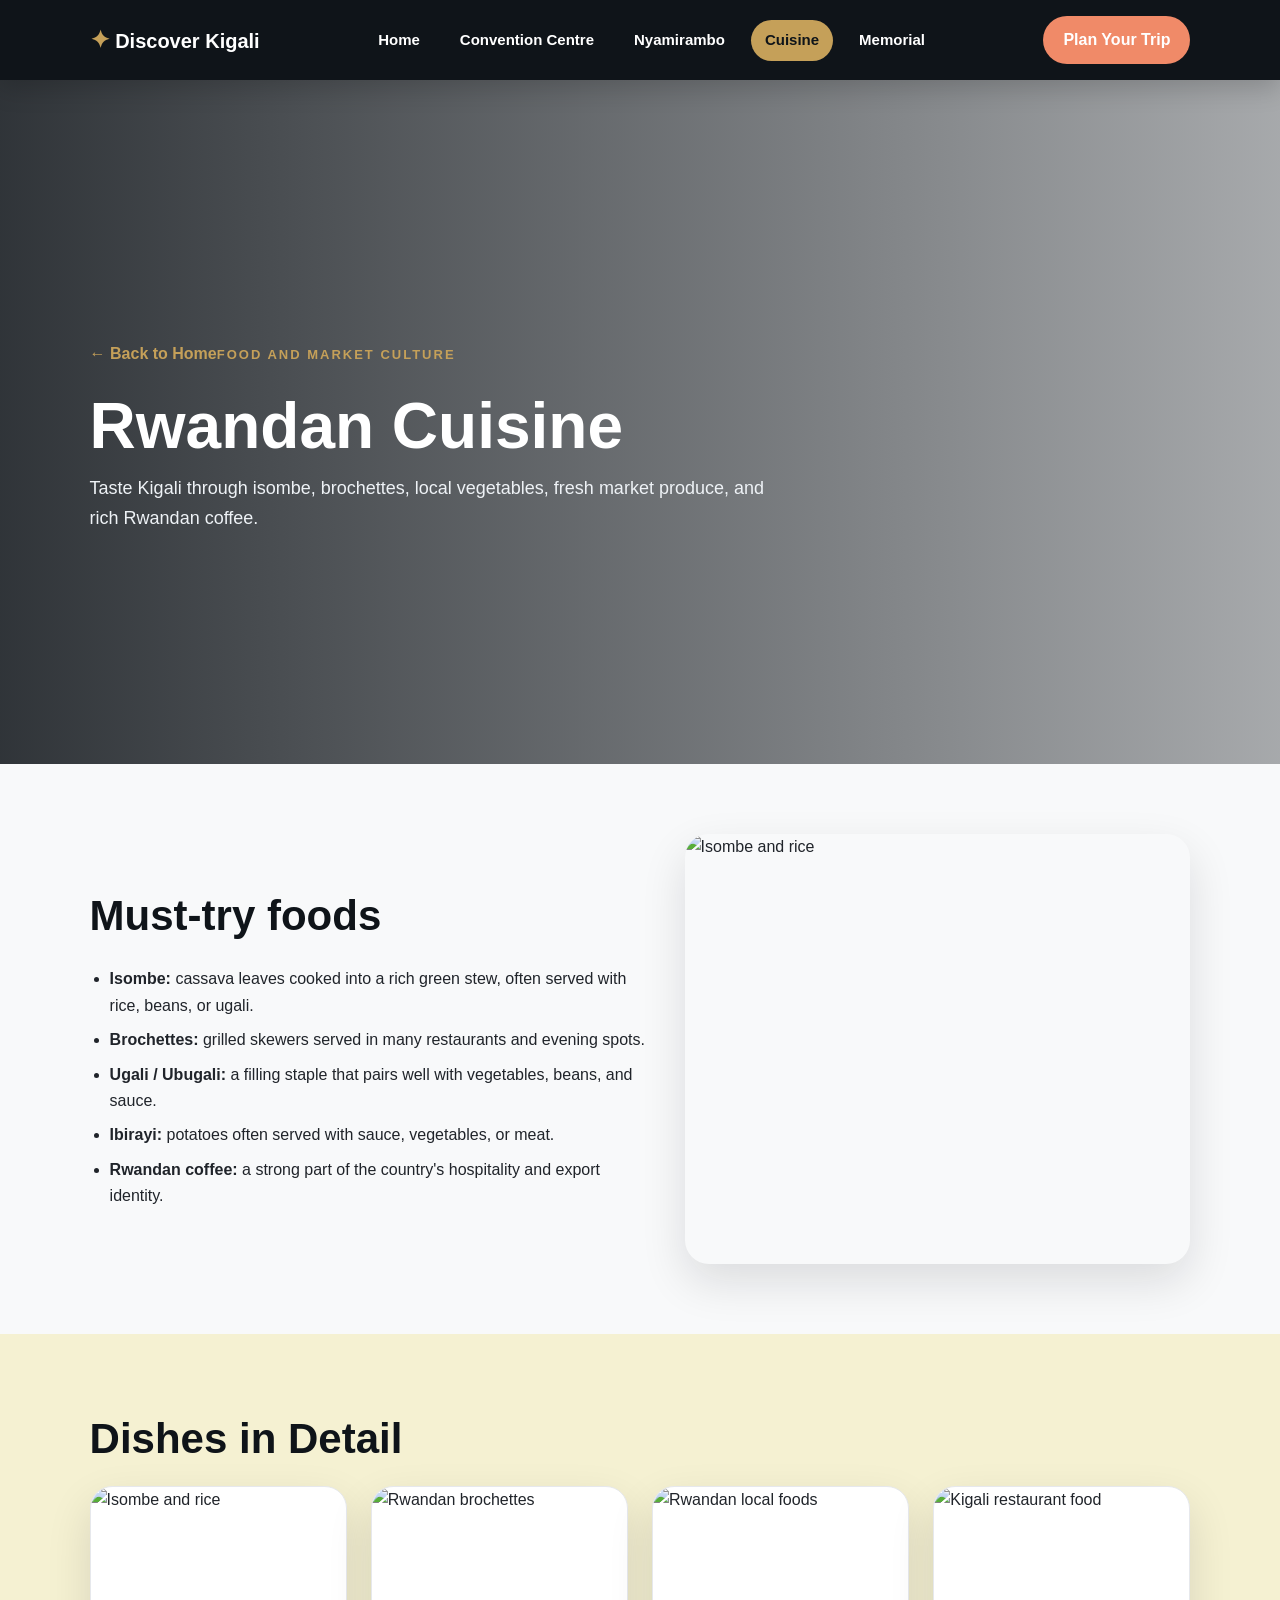
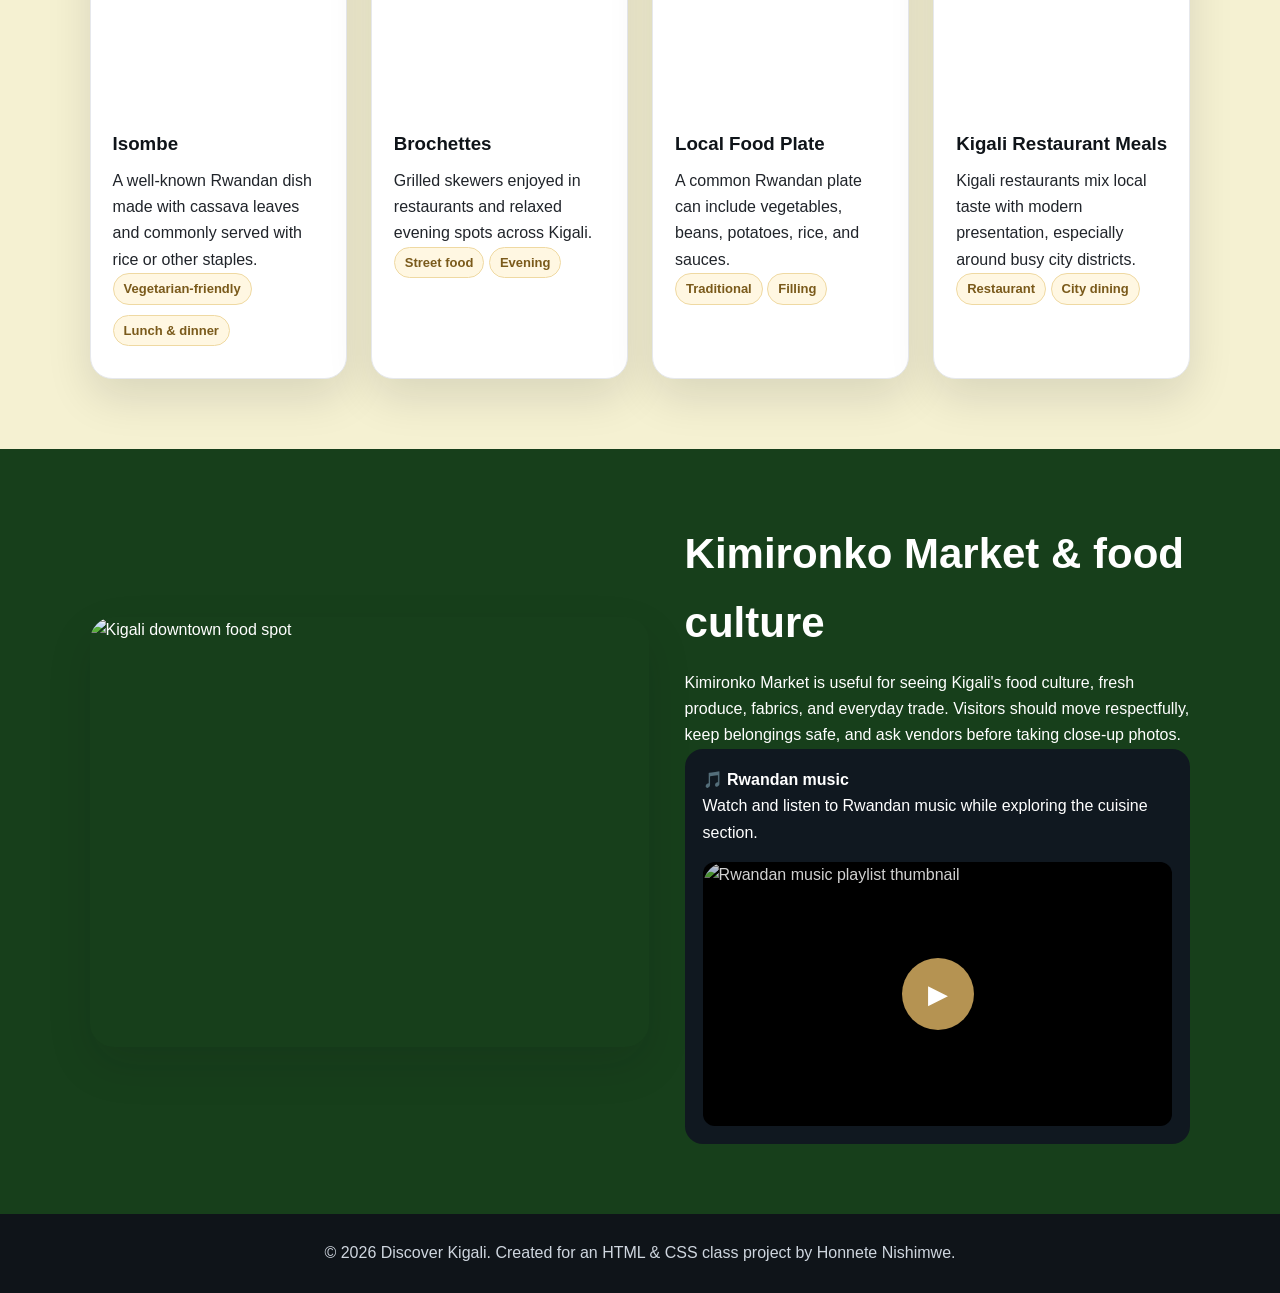
==== commit 9771aed3: "README edit, .gitignore and media UX improvements" ====
--- a/cuisine.html
+++ b/cuisine.html
@@ -13,13 +13,39 @@
   <a class="nav-button" href="index.html#plan">Plan Your Trip</a>
 </header>
 <main>
+
+<!-- Hero section: uses a CSS custom property (--hero) to load the background image from index -->
 <section class="hero" style="--hero:url('https://commons.wikimedia.org/wiki/Special:FilePath/Local%20Foods.jpg')">
-  <div class="hero-content"><a class="back-link" href="index.html">← Back to Home</a><span class="eyebrow">Food and market culture</span><h1>Rwandan Cuisine</h1><p>Taste Kigali through isombe, brochettes, local vegetables, fresh market produce, and rich Rwandan coffee.</p></div>
+  <div class="hero-content"><a class="back-link" href="index.html">&#8592; Back to Home</a><span class="eyebrow">Food and market culture</span><h1>Rwandan Cuisine</h1><p>Taste Kigali through isombe, brochettes, local vegetables, fresh market produce, and rich Rwandan coffee.</p></div>
 </section>
+
+<!-- Must-try foods list with a supporting image of isombe and rice -->
 <section class="section"><div class="split"><div><h2 class="section-title">Must-try foods</h2><ul class="info-list"><li><strong>Isombe:</strong> cassava leaves cooked into a rich green stew, often served with rice, beans, or ugali.</li><li><strong>Brochettes:</strong> grilled skewers served in many restaurants and evening spots.</li><li><strong>Ugali / Ubugali:</strong> a filling staple that pairs well with vegetables, beans, and sauce.</li><li><strong>Ibirayi:</strong> potatoes often served with sauce, vegetables, or meat.</li><li><strong>Rwandan coffee:</strong> a strong part of the country's hospitality and export identity.</li></ul></div><img src="https://commons.wikimedia.org/wiki/Special:FilePath/ISOMBE%20AND%20RICE.jpg" alt="Isombe and rice"></div></section>
-<section class="section cream"><h2 class="section-title">Dishes in Detail</h2><div class="grid"><article class="card"><img src="https://commons.wikimedia.org/wiki/Special:FilePath/ISOMBE%20AND%20RICE.jpg" alt="Isombe and rice"><div class="card-body"><h3>Isombe</h3><p>A well-known Rwandan dish made with cassava leaves and commonly served with rice or other staples.</p><span class="tag">Vegetarian-friendly</span> <span class="tag">Lunch & dinner</span></div></article><article class="card"><img src="https://commons.wikimedia.org/wiki/Special:FilePath/Rwanda%20Brochettes.jpg" alt="Rwandan brochettes"><div class="card-body"><h3>Brochettes</h3><p>Grilled skewers enjoyed in restaurants and relaxed evening spots across Kigali.</p><span class="tag">Street food</span> <span class="tag">Evening</span></div></article><article class="card"><img src="https://commons.wikimedia.org/wiki/Special:FilePath/Local%20Foods.jpg" alt="Rwandan local foods"><div class="card-body"><h3>Local Food Plate</h3><p>A common Rwandan plate can include vegetables, beans, potatoes, rice, and sauces.</p><span class="tag">Traditional</span> <span class="tag">Filling</span></div></article><article class="card"><img src="https://commons.wikimedia.org/wiki/Special:FilePath/Kigali%20Restaurants.jpg" alt="Kigali restaurant food"><div class="card-body"><h3>Kigali Restaurant Meals</h3><p>Kigali restaurants mix local taste with modern presentation, especially around busy city districts.</p><span class="tag">Restaurant</span> <span class="tag">City dining</span></div></article></div></section>
-<section class="section dark"><div class="split"><img src="https://commons.wikimedia.org/wiki/Special:FilePath/Kigali%20downtown%20food%20spot.jpg" alt="Kigali downtown food spot"><div><h2 class="section-title">Kimironko Market & food culture</h2><p>Kimironko Market is useful for seeing Kigali's food culture, fresh produce, fabrics, and everyday trade. Visitors should move respectfully, keep belongings safe, and ask vendors before taking close-up photos.</p><div class="audio-panel"><strong>Rwandan music/audio section</strong><p>The YouTube music link you provided is embedded below. A normal audio element is also kept so the assignment still contains an HTML audio tag.</p><iframe width="560" height="315" src="https://www.youtube.com/embed/3riuKRMdjzE?list=PLkKZIwochQjLK0zbr1BgG18KoxkToDtTo" title="Rwandan music" allowfullscreen></iframe><audio controls><source src="https://www.soundhelix.com/examples/mp3/SoundHelix-Song-1.mp3" type="audio/mpeg">Your browser does not support audio.</audio></div></div></div></section>
+
+<!-- Dish cards: each card shows a food photo, name, short description, and category tags -->
+<section class="section cream"><h2 class="section-title">Dishes in Detail</h2><div class="grid"><article class="card"><img src="https://commons.wikimedia.org/wiki/Special:FilePath/ISOMBE%20AND%20RICE.jpg" alt="Isombe and rice"><div class="card-body"><h3>Isombe</h3><p>A well-known Rwandan dish made with cassava leaves and commonly served with rice or other staples.</p><span class="tag">Vegetarian-friendly</span> <span class="tag">Lunch &amp; dinner</span></div></article><article class="card"><img src="https://commons.wikimedia.org/wiki/Special:FilePath/Rwanda%20Brochettes.jpg" alt="Rwandan brochettes"><div class="card-body"><h3>Brochettes</h3><p>Grilled skewers enjoyed in restaurants and relaxed evening spots across Kigali.</p><span class="tag">Street food</span> <span class="tag">Evening</span></div></article><article class="card"><img src="https://commons.wikimedia.org/wiki/Special:FilePath/Local%20Foods.jpg" alt="Rwandan local foods"><div class="card-body"><h3>Local Food Plate</h3><p>A common Rwandan plate can include vegetables, beans, potatoes, rice, and sauces.</p><span class="tag">Traditional</span> <span class="tag">Filling</span></div></article><article class="card"><img src="https://commons.wikimedia.org/wiki/Special:FilePath/Kigali%20Restaurants.jpg" alt="Kigali restaurant food"><div class="card-body"><h3>Kigali Restaurant Meals</h3><p>Kigali restaurants mix local taste with modern presentation, especially around busy city districts.</p><span class="tag">Restaurant</span> <span class="tag">City dining</span></div></article></div></section>
+
+<!-- Market and music section: Kimironko market info alongside a Rwandan music embed -->
+<section class="section dark"><div class="split"><img src="https://commons.wikimedia.org/wiki/Special:FilePath/Kigali%20downtown%20food%20spot.jpg" alt="Kigali downtown food spot"><div><h2 class="section-title">Kimironko Market &amp; food culture</h2><p>Kimironko Market is useful for seeing Kigali's food culture, fresh produce, fabrics, and everyday trade. Visitors should move respectfully, keep belongings safe, and ask vendors before taking close-up photos.</p>
+
+  <div class="audio-panel">
+    <strong>&#127925; Rwandan music</strong>
+    <p>Watch and listen to Rwandan music while exploring the cuisine section.</p>
+
+    <!-- Rwandan music YouTube playlist embedded as a click-to-play thumbnail.
+         The playlist starts with track 3riuKRMdjzE from the PLkKZIwochQj... collection. -->
+    <div class="yt-embed">
+      <img src="https://img.youtube.com/vi/3riuKRMdjzE/maxresdefault.jpg" alt="Rwandan music playlist thumbnail">
+      <button class="yt-play" aria-label="Play Rwandan music playlist"
+        onclick="this.parentElement.innerHTML='<iframe src=\'https://www.youtube.com/embed/3riuKRMdjzE?list=PLkKZIwochQjLK0zbr1BgG18KoxkToDtTo&autoplay=1\' title=\'Rwandan music\' allowfullscreen allow=\'autoplay; encrypted-media\'></iframe>'">
+        &#9654;
+      </button>
+    </div>
+  </div>
+
+</div></div></section>
+
 </main>
-<footer class="footer"><p>&copy; 2026 Discover Kigali. Created for an HTML & CSS class project by Honnete Nishimwe.</p></footer>
+<footer class="footer"><p>&copy; 2026 Discover Kigali. Created for an HTML &amp; CSS class project by Honnete Nishimwe.</p></footer>
 </body>
 </html>
--- a/cuisine.css
+++ b/cuisine.css
@@ -1,8 +1,552 @@
 /*
-  DESIGN STORY: Kigali Midnight & Gold represents the "Modern Spark of Kigali".
-  The midnight navy reflects Kigali's elegant night skyline, brushed gold represents
-  opportunity and hospitality, and electric cyan adds the modern spark of the city.
+  Design story: Kigali Midnight & Gold represents the Modern Spark of Kigali.
+  Midnight navy shows Kigali at night, brushed gold shows opportunity,
+  and the bright hover color gives the website a modern city feeling.
 */
-/* Junior developer note: I kept the CSS simple with reusable classes so each page stays easy to understand. */
-:root{--bg:#F8F9FA;--cream:#f5f1d2;--nav:#0F1419;--green:#173f1b;--gold:#C5A059;--cyan:#00D2FF;--coral:#f08a68;--text:#20242a;--muted:#667085;--white:#fff;--card:#fff;--border:#e6e8ec;--shadow:0 18px 45px rgba(15,20,25,.12)}
-*{box-sizing:border-box;margin:0;padding:0}html{scroll-behavior:smooth}body{font-family:Arial,Helvetica,sans-serif;background:var(--bg);color:var(--text);line-height:1.65}img,video,iframe{max-width:100%;display:block}.site-header{position:sticky;top:0;z-index:10;background:rgba(15,20,25,.96);display:flex;justify-content:space-between;align-items:center;padding:16px 7%;box-shadow:0 8px 24px rgba(0,0,0,.18)}.logo{font-weight:800;color:var(--white);text-decoration:none;font-size:1.25rem}.logo span{color:var(--gold);font-size:1.5rem}.nav-menu{display:flex;gap:12px;flex-wrap:wrap}.nav-menu a{color:var(--white);text-decoration:none;padding:8px 14px;border-radius:999px;font-size:.95rem;font-weight:700;transition:.25s}.nav-menu a:hover,.nav-menu a:focus,.nav-menu a.active{background:var(--gold);color:var(--nav)}.nav-button,.btn{background:var(--gold);color:var(--nav);text-decoration:none;font-weight:800;border:0;border-radius:999px;padding:11px 20px;display:inline-block;transition:.25s;cursor:pointer}.nav-button:hover,.btn:hover{background:var(--cyan);transform:translateY(-2px)}.nav-button{background:var(--coral);color:white}.hero{min-height:76vh;background:linear-gradient(90deg,rgba(15,20,25,.86),rgba(15,20,25,.35)),var(--hero);background-size:cover;background-position:center;display:grid;align-items:center;padding:100px 7% 70px;color:var(--white)}.hero-content{max-width:820px}.eyebrow{color:var(--gold);text-transform:uppercase;letter-spacing:.14em;font-weight:800;font-size:.82rem}.hero h1{font-size:clamp(2.3rem,6vw,5rem);line-height:1.05;margin:14px 0}.hero p{font-size:1.15rem;max-width:700px;color:#eef2f6}.section{padding:70px 7%}.section.cream{background:var(--cream)}.section.dark{background:var(--green);color:var(--white)}.section-title{font-size:clamp(1.8rem,4vw,3rem);color:var(--nav);margin-bottom:12px}.dark .section-title{color:var(--white)}.section-sub{color:var(--muted);max-width:820px;margin-bottom:32px}.dark .section-sub{color:#dce6dd}.grid{display:grid;grid-template-columns:repeat(auto-fit,minmax(250px,1fr));gap:24px}.card{background:var(--card);border:1px solid var(--border);border-radius:22px;overflow:hidden;box-shadow:var(--shadow)}.card img{height:220px;width:100%;object-fit:cover}.card-body{padding:22px}.card h3{color:var(--nav);margin-bottom:8px}.tag{display:inline-block;background:#fff7e2;color:#7a5a1b;border:1px solid #efd9a2;border-radius:999px;padding:4px 10px;font-size:.78rem;font-weight:700;margin-bottom:10px}.split{display:grid;grid-template-columns:1.05fr .95fr;gap:36px;align-items:center}.split img{border-radius:24px;box-shadow:var(--shadow);height:430px;width:100%;object-fit:cover}.info-list{margin-left:20px;margin-top:16px}.info-list li{margin-bottom:8px}.steps{display:grid;gap:18px}.step{display:grid;grid-template-columns:72px 1fr;gap:16px;align-items:start;background:rgba(255,255,255,.1);border-left:5px solid var(--gold);border-radius:14px;padding:22px}.step-number{font-size:2rem;font-weight:900;color:var(--gold);line-height:1}.table-wrap{overflow-x:auto;background:var(--white);border-radius:18px;box-shadow:var(--shadow)}table{width:100%;border-collapse:collapse;min-width:720px}th{background:var(--nav);color:var(--gold);text-align:left;text-transform:uppercase;font-size:.9rem}th,td{padding:14px;border-bottom:1px solid var(--border)}td{color:var(--text);background:var(--white)}tbody tr:nth-child(even) td{background:#f2f5f8}tr:hover td{background:#fff7e2;color:var(--nav)}tr:hover{background:#f3f7fb}.media-box{background:var(--white);border-radius:22px;box-shadow:var(--shadow);padding:20px;color:var(--text)}.media-box iframe,.map iframe{width:100%;border:0;border-radius:18px}.media-box video{border-radius:18px;width:100%;max-height:420px;background:#000}.audio-panel{background:#101820;color:white;border-radius:18px;padding:18px}.audio-panel audio{width:100%;margin-top:12px}.form{background:rgba(255,255,255,.94);padding:28px;border-radius:24px;box-shadow:var(--shadow);display:grid;gap:14px}.form .row{display:grid;grid-template-columns:1fr 1fr;gap:14px}.form label{font-weight:700;color:var(--nav)}.form input,.form select,.form textarea{width:100%;padding:12px;border:1px solid #ccd2d8;border-radius:12px;font:inherit;background:white}.footer{background:var(--nav);color:#cfd6df;text-align:center;padding:26px 7%}.back-link{color:var(--gold);font-weight:800;text-decoration:none;display:inline-block;margin-bottom:12px}.note{border-left:5px solid var(--gold);background:#fff7e2;padding:18px;border-radius:12px;margin-top:20px;color:var(--nav)}.gallery{display:grid;grid-template-columns:repeat(auto-fit,minmax(220px,1fr));gap:18px}.gallery figure{position:relative;overflow:hidden;border-radius:18px;box-shadow:var(--shadow);background:#000}.gallery img{height:230px;width:100%;object-fit:cover;opacity:.94;transition:.25s}.gallery figure:hover img{transform:scale(1.04);opacity:1}.gallery figcaption{position:absolute;left:0;right:0;bottom:0;padding:16px;color:white;font-weight:800;background:linear-gradient(transparent,rgba(0,0,0,.82))}.feature-list{list-style:none;display:grid;gap:12px;margin-top:20px}.feature-list li{background:#fff;border-radius:12px;padding:12px 14px;box-shadow:0 8px 20px rgba(15,20,25,.08)}.dark .feature-list li{background:rgba(255,255,255,.12)}@media(max-width:850px){.site-header{position:static;align-items:flex-start;gap:12px;flex-direction:column}.nav-button{display:none}.split,.form .row{grid-template-columns:1fr}.hero{min-height:62vh}.section{padding:50px 6%}}
+
+/* Universal box-sizing reset: ensures padding and borders are included in element width calculations */
+* {
+  box-sizing: border-box;
+  margin: 0;
+  padding: 0;
+}
+
+html {
+  scroll-behavior: smooth;
+}
+
+body {
+  font-family: Arial, Helvetica, sans-serif;
+  background-color: #F8F9FA;
+  color: #20242a;
+  line-height: 1.65;
+}
+
+img {
+  width: 100%;
+  display: block;
+  object-fit: cover;
+}
+
+video {
+  width: 100%;
+  display: block;
+}
+
+iframe {
+  max-width: 100%;
+  display: block;
+}
+
+.site-header {
+  position: sticky;
+  top: 0;
+  z-index: 10;
+  background-color: #0F1419;
+  display: flex;
+  justify-content: space-between;
+  align-items: center;
+  padding: 16px 7%;
+  box-shadow: 0 8px 24px rgba(0, 0, 0, 0.18);
+}
+
+.logo {
+  font-weight: 800;
+  color: white;
+  text-decoration: none;
+  font-size: 20px;
+}
+
+.logo span {
+  color: #C5A059;
+  font-size: 24px;
+}
+
+.nav-menu {
+  display: flex;
+  gap: 12px;
+  flex-wrap: wrap;
+}
+
+.nav-menu a {
+  color: white;
+  text-decoration: none;
+  padding: 8px 14px;
+  border-radius: 30px;
+  font-size: 15px;
+  font-weight: 700;
+}
+
+.nav-menu a:hover {
+  background-color: #C5A059;
+  color: #0F1419;
+}
+
+.nav-menu a.active {
+  background-color: #C5A059;
+  color: #0F1419;
+}
+
+.nav-button {
+  background-color: #f08a68;
+  color: white;
+  text-decoration: none;
+  font-weight: 800;
+  border-radius: 30px;
+  padding: 11px 20px;
+}
+
+.nav-button:hover {
+  background-color: #00D2FF;
+  color: #0F1419;
+}
+
+.btn {
+  background-color: #C5A059;
+  color: #0F1419;
+  text-decoration: none;
+  font-weight: 800;
+  border: none;
+  border-radius: 30px;
+  padding: 11px 20px;
+  display: inline-block;
+  cursor: pointer;
+}
+
+.btn:hover {
+  background-color: #00D2FF;
+  color: #0F1419;
+}
+
+.hero {
+  min-height: 76vh;
+  background-image: linear-gradient(90deg, rgba(15, 20, 25, 0.86), rgba(15, 20, 25, 0.35)), var(--hero);
+  background-size: cover;
+  background-position: center;
+  display: grid;
+  align-items: center;
+  padding: 100px 7% 70px;
+  color: white;
+}
+
+.hero-content {
+  max-width: 820px;
+}
+
+.eyebrow {
+  color: #C5A059;
+  text-transform: uppercase;
+  letter-spacing: 2px;
+  font-weight: 800;
+  font-size: 13px;
+}
+
+.hero h1 {
+  font-size: 64px;
+  line-height: 1.05;
+  margin: 14px 0;
+}
+
+.hero p {
+  font-size: 18px;
+  max-width: 700px;
+  color: #eef2f6;
+}
+
+.section {
+  padding: 70px 7%;
+}
+
+.cream {
+  background-color: #f5f1d2;
+}
+
+.dark {
+  background-color: #173f1b;
+  color: white;
+}
+
+.section-title {
+  font-size: 42px;
+  color: #0F1419;
+  margin-bottom: 12px;
+}
+
+.dark .section-title {
+  color: white;
+}
+
+.section-sub {
+  color: #667085;
+  max-width: 820px;
+  margin-bottom: 32px;
+}
+
+.dark .section-sub {
+  color: #dce6dd;
+}
+
+.grid {
+  display: grid;
+  grid-template-columns: repeat(auto-fit, minmax(250px, 1fr));
+  gap: 24px;
+}
+
+.card {
+  background-color: white;
+  border: 1px solid #e6e8ec;
+  border-radius: 22px;
+  overflow: hidden;
+  box-shadow: 0 18px 45px rgba(15, 20, 25, 0.12);
+}
+
+.card img {
+  height: 220px;
+}
+
+.card-body {
+  padding: 22px;
+}
+
+.card h3 {
+  color: #0F1419;
+  margin-bottom: 8px;
+}
+
+.tag {
+  display: inline-block;
+  background-color: #fff7e2;
+  color: #7a5a1b;
+  border: 1px solid #efd9a2;
+  border-radius: 30px;
+  padding: 4px 10px;
+  font-size: 13px;
+  font-weight: 700;
+  margin-bottom: 10px;
+}
+
+.split {
+  display: grid;
+  grid-template-columns: 1.05fr 0.95fr;
+  gap: 36px;
+  align-items: center;
+}
+
+.split img {
+  border-radius: 24px;
+  box-shadow: 0 18px 45px rgba(15, 20, 25, 0.12);
+  height: 430px;
+}
+
+.info-list {
+  margin-left: 20px;
+  margin-top: 16px;
+}
+
+.info-list li {
+  margin-bottom: 8px;
+}
+
+.steps {
+  display: grid;
+  gap: 18px;
+}
+
+.step {
+  display: grid;
+  grid-template-columns: 72px 1fr;
+  gap: 16px;
+  align-items: start;
+  background-color: rgba(255, 255, 255, 0.10);
+  border-left: 5px solid #C5A059;
+  border-radius: 14px;
+  padding: 22px;
+}
+
+.step-number {
+  font-size: 32px;
+  font-weight: 900;
+  color: #C5A059;
+  line-height: 1;
+}
+
+.table-wrap {
+  overflow-x: auto;
+  background-color: white;
+  border-radius: 18px;
+  box-shadow: 0 18px 45px rgba(15, 20, 25, 0.12);
+}
+
+table {
+  width: 100%;
+  border-collapse: collapse;
+  min-width: 720px;
+  color: black;
+  background-color: white;
+}
+
+th {
+  background-color: #0F1419;
+  color: #C5A059;
+  text-align: left;
+  text-transform: uppercase;
+  font-size: 14px;
+}
+
+th,
+td {
+  padding: 14px;
+  border-bottom: 1px solid #e6e8ec;
+}
+
+td {
+  color: black;
+  background-color: white;
+}
+
+tbody tr:nth-child(even) td {
+  background-color: #f2f5f8;
+}
+
+tr:hover td {
+  background-color: #fff7e2;
+  color: #0F1419;
+}
+
+.media-box {
+  background-color: white;
+  border-radius: 22px;
+  box-shadow: 0 18px 45px rgba(15, 20, 25, 0.12);
+  padding: 20px;
+  color: #20242a;
+}
+
+.media-box iframe {
+  width: 100%;
+  border: none;
+  border-radius: 18px;
+}
+
+.map iframe {
+  width: 100%;
+  border: none;
+  border-radius: 18px;
+}
+
+.media-box video {
+  border-radius: 18px;
+  width: 100%;
+  max-height: 420px;
+  background-color: black;
+}
+
+.audio-panel {
+  background-color: #101820;
+  color: white;
+  border-radius: 18px;
+  padding: 18px;
+}
+
+.audio-panel audio {
+  width: 100%;
+  margin-top: 12px;
+}
+
+.form {
+  background-color: white;
+  padding: 28px;
+  border-radius: 24px;
+  box-shadow: 0 18px 45px rgba(15, 20, 25, 0.12);
+  display: grid;
+  gap: 14px;
+}
+
+.form .row {
+  display: grid;
+  grid-template-columns: 1fr 1fr;
+  gap: 14px;
+}
+
+.form label {
+  font-weight: 700;
+  color: #0F1419;
+}
+
+.form input,
+.form select,
+.form textarea {
+  width: 100%;
+  padding: 12px;
+  border: 1px solid #ccd2d8;
+  border-radius: 12px;
+  font: inherit;
+  background-color: white;
+}
+
+.footer {
+  background-color: #0F1419;
+  color: #cfd6df;
+  text-align: center;
+  padding: 26px 7%;
+}
+
+.back-link {
+  color: #C5A059;
+  font-weight: 800;
+  text-decoration: none;
+  display: inline-block;
+  margin-bottom: 12px;
+}
+
+.note {
+  border-left: 5px solid #C5A059;
+  background-color: #fff7e2;
+  padding: 18px;
+  border-radius: 12px;
+  margin-top: 20px;
+  color: #0F1419;
+}
+
+.gallery {
+  display: grid;
+  grid-template-columns: repeat(auto-fit, minmax(220px, 1fr));
+  gap: 18px;
+}
+
+.gallery figure {
+  position: relative;
+  overflow: hidden;
+  border-radius: 18px;
+  box-shadow: 0 18px 45px rgba(15, 20, 25, 0.12);
+  background-color: black;
+}
+
+.gallery img {
+  height: 230px;
+  opacity: 0.94;
+}
+
+.gallery figure:hover img {
+  opacity: 1;
+}
+
+.gallery figcaption {
+  position: absolute;
+  left: 0;
+  right: 0;
+  bottom: 0;
+  padding: 16px;
+  color: white;
+  font-weight: 800;
+  background-color: rgba(0, 0, 0, 0.70);
+}
+
+.feature-list {
+  list-style: none;
+  display: grid;
+  gap: 12px;
+  margin-top: 20px;
+}
+
+.feature-list li {
+  background-color: white;
+  border-radius: 12px;
+  padding: 12px 14px;
+  box-shadow: 0 8px 20px rgba(15, 20, 25, 0.08);
+}
+
+.dark .feature-list li {
+  background-color: rgba(255, 255, 255, 0.12);
+}
+
+@media (max-width: 850px) {
+  .site-header {
+    position: static;
+    align-items: flex-start;
+    gap: 12px;
+    flex-direction: column;
+  }
+
+  .nav-button {
+    display: none;
+  }
+
+  .split {
+    grid-template-columns: 1fr;
+  }
+
+  .form .row {
+    grid-template-columns: 1fr;
+  }
+
+  .hero {
+    min-height: 62vh;
+  }
+
+  .hero h1 {
+    font-size: 42px;
+  }
+
+  .section {
+    padding: 50px 6%;
+  }
+}
+
+/* ── YouTube click-to-play thumbnail (shared pattern with index.css) ── */
+.yt-embed {
+  position: relative;
+  aspect-ratio: 16 / 9;
+  background: #000;
+  border-radius: 12px;
+  overflow: hidden;
+  cursor: pointer;
+  width: 100%;
+  margin-top: 16px;
+}
+
+.yt-embed img {
+  width: 100%;
+  height: 100%;
+  object-fit: cover;
+  opacity: 0.82;
+  transition: opacity 0.3s ease;
+}
+
+.yt-embed:hover img {
+  opacity: 0.65;
+}
+
+.yt-play {
+  position: absolute;
+  top: 50%;
+  left: 50%;
+  transform: translate(-50%, -50%);
+  background: rgba(197, 160, 89, 0.92);
+  border: none;
+  border-radius: 50%;
+  width: 72px;
+  height: 72px;
+  font-size: 26px;
+  color: #fff;
+  cursor: pointer;
+  transition: background 0.2s, transform 0.2s;
+  display: flex;
+  align-items: center;
+  justify-content: center;
+  box-shadow: 0 4px 20px rgba(0,0,0,0.4);
+}
+
+.yt-play:hover {
+  background: #C5A059;
+  transform: translate(-50%, -50%) scale(1.12);
+}
+
+.yt-embed iframe {
+  position: absolute;
+  top: 0;
+  left: 0;
+  width: 100%;
+  height: 100%;
+  border: none;
+  border-radius: 12px;
+}
